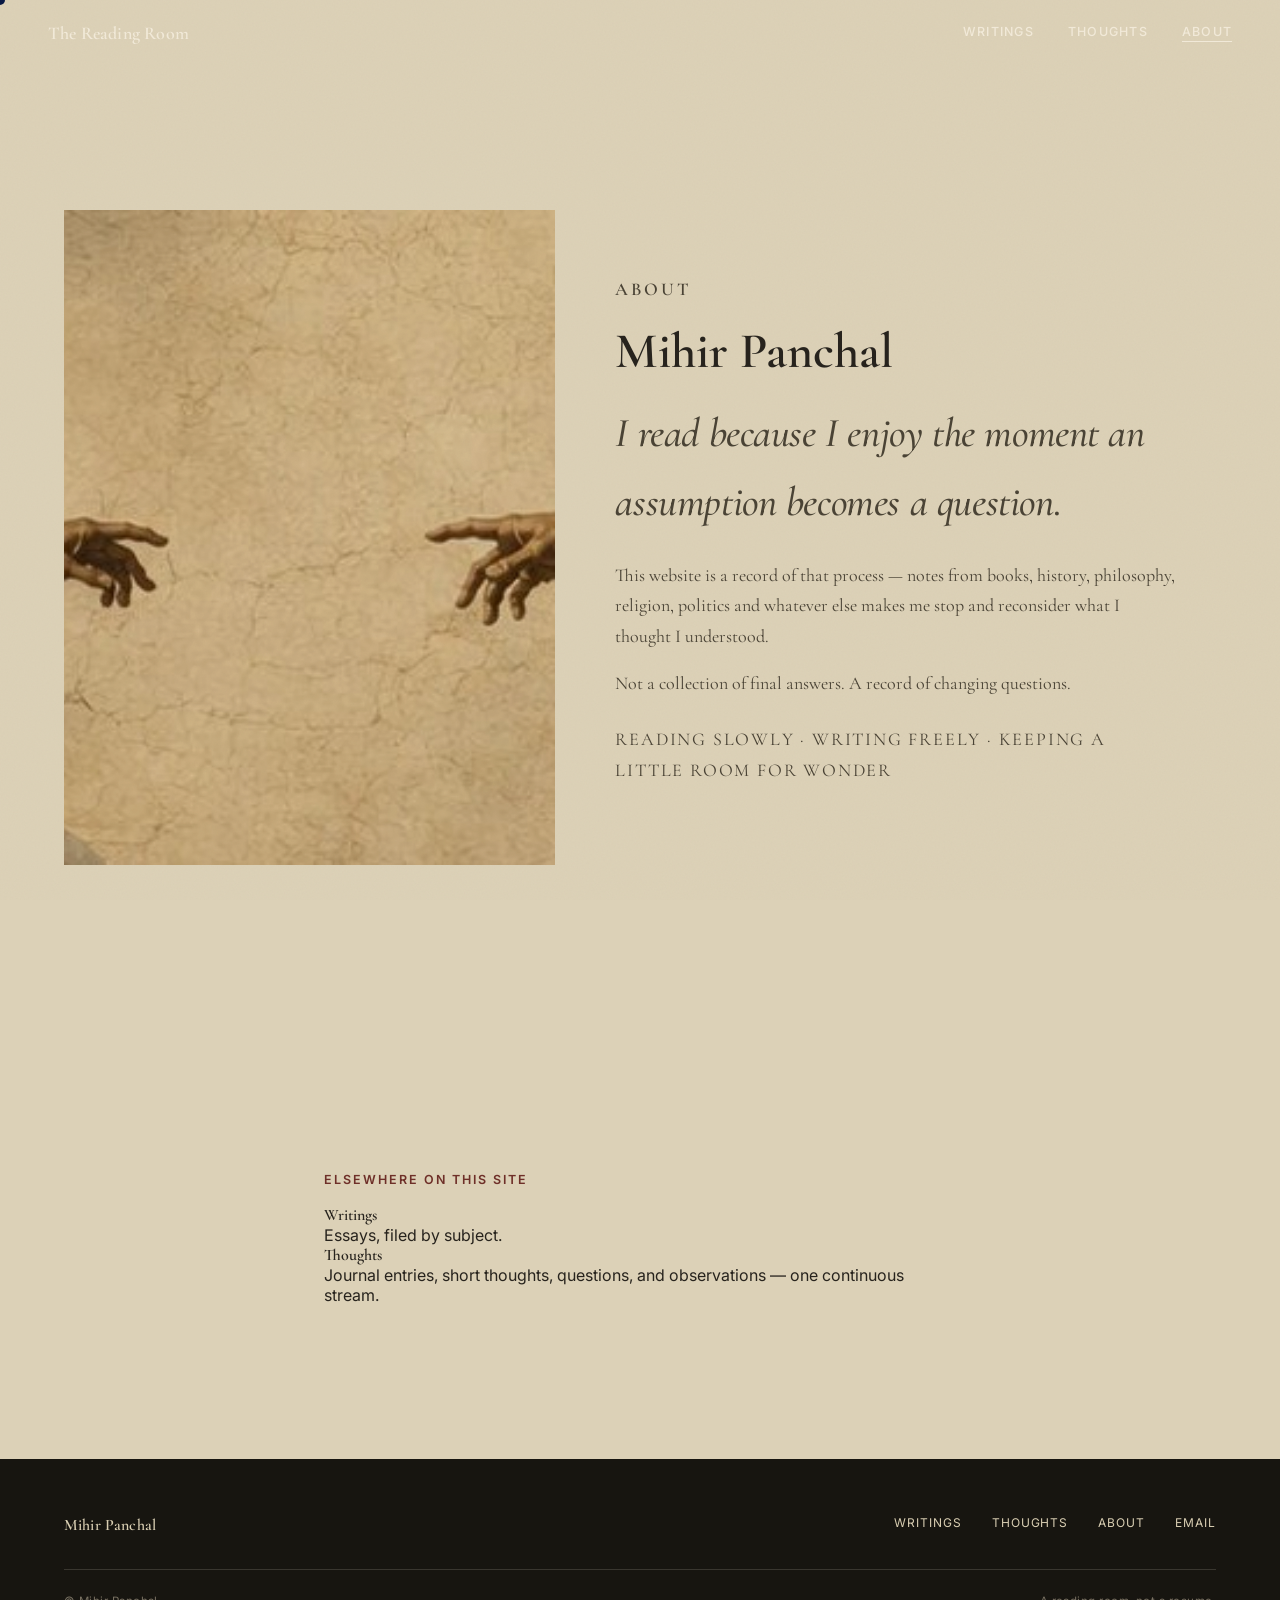
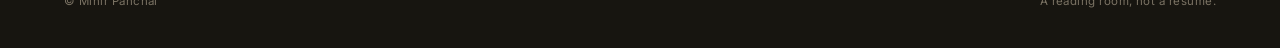
==== about.html @ aaa294be "Add page-transition curtain between pages" ====
<!doctype html>
<html lang="en">
<head>
<meta charset="UTF-8"/>
<meta name="viewport" content="width=device-width, initial-scale=1"/>
<title>About — Mihir Panchal</title>
<meta name="description" content="Why this reading room exists — a note from Mihir Panchal."/>
<link rel="preconnect" href="https://fonts.gstatic.com" crossorigin/>
<link href="https://fonts.googleapis.com/css2?family=Cormorant+Garamond:ital,wght@0,400;0,500;0,600;0,700;1,400;1,500;1,600&family=Inter:wght@400;500;600;700&display=swap" rel="stylesheet"/>
<link rel="stylesheet" href="/renaissance-assets/renaissance.css"/>
</head>
<body>
<div class="pt-overlay" aria-hidden="true"><div class="pt-layer"></div><div class="pt-layer"></div><div class="pt-layer"></div><div class="pt-layer"></div><div class="pt-layer"></div></div>
<noscript><style>.pt-overlay{display:none!important;}</style></noscript>
<div class="grain"></div>

<nav class="nav scrolled">
  <a href="/index.html" class="nav-name">The Reading Room</a>
  <div class="nav-links">
    <a href="/writings.html">Writings</a>
    <a href="/thoughts.html">Thoughts</a>
    <a href="/about.html" class="active">About</a>
  </div>
  <button class="nav-menu-btn" aria-label="Open menu"><span class="bars"><span></span><span></span><span></span></span>Menu</button>
</nav>

<div class="menu-overlay">
  <button class="menu-close" aria-label="Close menu">Close ×</button>
  <div class="menu-art"><img src="/renaissance-assets/img/garden-bust.jpg" alt="Marble bust from the garden painting, used as a decorative detail."/></div>
  <div class="menu-links">
    <a href="/writings.html"><span class="mn">01</span>Writings</a>
    <a href="/thoughts.html"><span class="mn">02</span>Thoughts</a>
    <a href="/about.html"><span class="mn">03</span>About</a>
  </div>
  <div class="menu-foot">Notes from a reading desk — Mihir Panchal</div>
</div>

<section class="section about-sec" style="padding-top:clamp(150px,20vw,210px);">
  <div class="wrap about-grid">
    <div class="about-portrait reveal">
      <img src="/renaissance-assets/img/hero-hands.jpg" alt="A detail crop of two reaching hands from the hero painting, used here as a symbolic image rather than a portrait."/>
    </div>
    <div class="about-copy reveal">
      <p class="eyebrow">ABOUT</p>
      <h1 style="font-family:var(--serif); font-weight:600; font-size:clamp(32px,4vw,50px); margin-bottom:18px; color:var(--ink);">Mihir Panchal</h1>
      <p class="statement">I read because I enjoy the moment an assumption becomes a question.</p>
      <p>This website is a record of that process — notes from books, history, philosophy, religion, politics and whatever else makes me stop and reconsider what I thought I understood.</p>
      <p>Not a collection of final answers. A record of changing questions.</p>
      <p class="about-mark">Reading slowly · Writing freely · Keeping a little room for wonder</p>
    </div>
  </div>
</section>

<section class="section deep">
  <div class="wrap" style="max-width:760px;">
    <p class="eyebrow">ELSEWHERE ON THIS SITE</p>
    <div class="link-row reveal" style="grid-template-columns:1fr;">
      <div><h4><a href="/writings.html">Writings</a></h4><p class="desc">Essays, filed by subject.</p></div>
    </div>
    <div class="link-row reveal" style="grid-template-columns:1fr;">
      <div><h4><a href="/thoughts.html">Thoughts</a></h4><p class="desc">Journal entries, short thoughts, questions, and observations — one continuous stream.</p></div>
    </div>
  </div>
</section>

<footer class="site">
  <div class="wrap">
    <div class="foot-grid">
      <div class="nav-name" style="font-size:16px;">Mihir Panchal</div>
      <div class="foot-links">
        <a href="/writings.html">Writings</a>
        <a href="/thoughts.html">Thoughts</a>
        <a href="/about.html">About</a>
        <a href="mailto:panchalmihir2911@gmail.com">Email</a>
      </div>
    </div>
    <div class="foot-bottom">
      <span>© Mihir Panchal</span>
      <span>A reading room, not a resume.</span>
    </div>
  </div>
</footer>

<script src="/renaissance-assets/main.js"></script>
</body>
</html>
---- renaissance-assets/renaissance.css ----
/* ============================================================
   THINGS WORTH SITTING WITH — Mihir Panchal
   A reading room built around four real Renaissance-style paintings.
   Token system: warm parchment / deep ink / burgundy / olive / gold-leaf,
   sampled from the paintings themselves.
   ============================================================ */

:root{
  --paper:#E8E0D0;
  --paper-deep:#DCD1B7;
  --paper-line: rgba(23,21,16,0.16);
  --dark:#171510;
  --dark-2:#221E17;
  --dark-line: rgba(232,224,208,0.16);
  --ink:#27231D;
  --ink-soft:#4A4335;
  --muted:#7A7263;
  --burgundy:#6E2F28;
  --burgundy-soft:#8C463D;
  --olive:#59604A;
  --gold-leaf:#A9822F;
  --candle:#E3B872;

  /* text-on-dark tokens — consolidates ~10 one-off near-duplicate hexes
     that were scattered across dark sections (hero, Journal dark tone,
     thought modal, footer, article pages) into 3 shared values. */
  --paper-on-dark:#F1E9D8;      /* primary text on a dark background */
  --paper-on-dark-soft:#D9CEB2; /* secondary/soft text on a dark background */
  --muted-on-dark:#B9AF97;      /* muted captions/meta on a dark background */

  /* font-size tokens — a shared scale for labels and small text so new
     components reuse a value instead of inventing another one-off px. */
  --fs-2xs:12px;
  --fs-xs:12.5px;
  --fs-sm:14px;
  --fs-base:16px;
  --fs-md:18px;

  --serif: 'Cormorant Garamond', 'Georgia', serif;
  --sans: 'Inter', -apple-system, BlinkMacSystemFont, sans-serif;

  --ease: cubic-bezier(.16,.84,.44,1);
  --container: 1360px;
}

*{ box-sizing:border-box; }
html{ scroll-behavior:auto; }
html.has-smooth-scroll{ scroll-behavior:auto; }
body{
  margin:0;
  background:var(--paper);
  color:var(--ink);
  font-family:var(--sans);
  -webkit-font-smoothing:antialiased;
  overflow-x:hidden; /* NOTE: don't pair this with overflow-y:hidden here —
    per spec, overflow set on <body> propagates to the viewport/root when
    <html> doesn't declare its own overflow, so overflow-y:hidden on body
    disables scrolling for the ENTIRE page, not just body's own box.
    Learned that the hard way; leave overflow-y alone (default visible). */
}
img{ max-width:100%; display:block; }
a{ color:inherit; text-decoration:none; }
h1,h2,h3,h4{ margin:0; font-family:var(--serif); font-weight:600; }
p{ margin:0; }
button{ font-family:inherit; background:none; border:none; cursor:pointer; color:inherit; }
::selection{ background:var(--burgundy); color:var(--paper); }

/* focus states */
a:focus-visible, button:focus-visible, input:focus-visible{
  outline:2px solid var(--burgundy);
  outline-offset:3px;
}

/* paper grain texture — extremely subtle, applied once as a fixed overlay */
.grain{
  position:fixed; inset:0; z-index:2; pointer-events:none;
  opacity:0.035;
  mix-blend-mode:multiply;
  background-image:url("data:image/svg+xml;utf8,<svg xmlns='http://www.w3.org/2000/svg' width='120' height='120'><filter id='n'><feTurbulence type='fractalNoise' baseFrequency='0.85' numOctaves='2' stitchTiles='stitch'/></filter><rect width='100%25' height='100%25' filter='url(%23n)'/></svg>");
  background-size:180px 180px;
}

.wrap{ max-width:var(--container); margin:0 auto; padding:0 clamp(20px,5vw,64px); }
.section{ position:relative; padding:clamp(90px,12vw,160px) 0; }
.section.dark{ background:var(--dark); color:var(--paper); }
.section.deep{ background:var(--paper-deep); }

.eyebrow{
  font-family:var(--sans); font-size:12.5px; letter-spacing:0.16em; text-transform:uppercase;
  color:var(--burgundy); font-weight:600; margin:0 0 18px;
}
.section.dark .eyebrow{ color:var(--candle); }
.eyebrow .num{ color:var(--muted); font-weight:500; margin-right:10px; }

.hairline{ height:1px; background:var(--paper-line); border:none; margin:0; }
.section.dark .hairline{ background:var(--dark-line); }

/* big editorial statement type */
.statement{
  font-family:var(--serif); font-weight:500; font-style:italic;
  font-size:clamp(40px,7vw,108px); line-height:1.08; letter-spacing:-0.01em;
  max-width:1180px;
}
.statement.tight{ max-width:920px; }

/* ============ NAV ============ */
.nav{
  position:fixed; top:0; left:0; right:0; z-index:60;
  display:flex; align-items:center; justify-content:space-between;
  padding:22px clamp(20px,5vw,48px);
  color:var(--paper-on-dark);
  transition:background .5s var(--ease), backdrop-filter .5s var(--ease), padding .4s var(--ease), border-color .5s var(--ease);
  border-bottom:1px solid transparent;
}
.nav.scrolled{
  background:rgba(232,224,208,0.86);
  -webkit-backdrop-filter:blur(14px) saturate(1.1);
  backdrop-filter:blur(14px) saturate(1.1);
  color:var(--ink);
  padding-top:14px; padding-bottom:14px;
  border-bottom:1px solid var(--paper-line);
}
.nav-name{ font-family:var(--serif); font-weight:600; font-size:18px; letter-spacing:0.01em; }
.nav-links{ display:flex; align-items:center; gap:34px; font-size:12.5px; letter-spacing:0.1em; text-transform:uppercase; font-weight:500; }
.nav-links a{ position:relative; padding-bottom:3px; }
.nav-links a::after{
  content:''; position:absolute; left:0; right:100%; bottom:0; height:1px; background:currentColor;
  transition:right .35s var(--ease);
}
.nav-links a:hover::after, .nav-links a.active::after{ right:0; }
.nav-menu-btn{ font-size:12.5px; letter-spacing:0.1em; text-transform:uppercase; font-weight:600; display:flex; align-items:center; gap:10px; }
.nav-menu-btn .bars{ display:inline-flex; flex-direction:column; gap:4px; }
.nav-menu-btn .bars span{ width:20px; height:1px; background:currentColor; display:block; transition:transform .3s var(--ease), opacity .3s var(--ease); }
body.menu-open .nav-menu-btn .bars span:nth-child(1){ transform:translateY(5px) rotate(45deg); }
body.menu-open .nav-menu-btn .bars span:nth-child(2){ opacity:0; }
body.menu-open .nav-menu-btn .bars span:nth-child(3){ transform:translateY(-5px) rotate(-45deg); }

@media (max-width:760px){
  .nav-links{ display:none; }
}
@media (min-width:761px){
  .nav-menu-btn{ display:none; }
}

/* progress bar (thin, hairline) used on article pages and homepage */
.progress-line{ position:fixed; top:0; left:0; height:2px; background:var(--burgundy); z-index:70; width:0%; transition:width .1s linear; }

/* ============ FULLSCREEN MENU ============ */
.menu-overlay{
  position:fixed; inset:0; z-index:80;
  background:var(--dark); color:var(--paper);
  display:grid; grid-template-columns:1.1fr 1fr;
  visibility:hidden; opacity:0;
  transition:opacity .5s var(--ease), visibility 0s linear .5s;
}
body.menu-open .menu-overlay{ visibility:visible; opacity:1; transition:opacity .5s var(--ease); }
.menu-art{ position:relative; overflow:hidden; }
.menu-art img{ width:100%; height:100%; object-fit:cover; opacity:0.62; filter:sepia(0.15); }
.menu-links{ display:flex; flex-direction:column; justify-content:center; gap:6px; padding:clamp(32px,6vw,90px); }
.menu-links a{
  font-family:var(--serif); font-size:clamp(30px,5vw,58px); font-weight:500; line-height:1.35;
  display:flex; align-items:baseline; gap:18px; opacity:0; transform:translateY(18px);
  transition:opacity .5s var(--ease), transform .5s var(--ease), color .3s;
}
.menu-links a .mn{ font-family:var(--sans); font-size:14px; color:var(--gold-leaf); letter-spacing:0.08em; }
.menu-links a:hover{ color:var(--candle); }
body.menu-open .menu-links a{ opacity:1; transform:translateY(0); }
body.menu-open .menu-links a:nth-child(1){ transition-delay:.12s; }
body.menu-open .menu-links a:nth-child(2){ transition-delay:.19s; }
body.menu-open .menu-links a:nth-child(3){ transition-delay:.26s; }
body.menu-open .menu-links a:nth-child(4){ transition-delay:.33s; }
body.menu-open .menu-links a:nth-child(5){ transition-delay:.40s; }
.menu-close{
  position:absolute; top:24px; right:28px; z-index:2; color:var(--paper);
  font-size:12.5px; letter-spacing:0.1em; text-transform:uppercase;
}
.menu-foot{ position:absolute; bottom:30px; left:clamp(32px,6vw,90px); font-size:12.5px; color:var(--muted); letter-spacing:0.05em; }
@media (max-width:760px){
  .menu-overlay{ grid-template-columns:1fr; }
  .menu-art{ display:none; }
  .menu-links a{ font-size:clamp(26px,9vw,40px); }
}

/* ============ CURSOR ============ */
.cursor-dot{
  position:fixed; top:0; left:0; width:10px; height:10px; border-radius:50%;
  background:var(--candle); pointer-events:none; z-index:90; mix-blend-mode:difference;
  transform:translate(-50%,-50%); transition:width .25s var(--ease), height .25s var(--ease), background .25s var(--ease);
  will-change:transform;
}
.cursor-dot.hover{ width:46px; height:46px; }
.cursor-dot.read::after{
  content:'READ'; position:absolute; inset:0; display:flex; align-items:center; justify-content:center;
  font-family:var(--sans); font-size:9.5px; letter-spacing:0.1em; color:var(--dark); opacity:0;
}
.cursor-dot.read{ background:var(--paper); }
.cursor-dot.read::after{ opacity:1; }
body.touch .cursor-dot{ display:none; }
@media (hover:none), (pointer:coarse){ .cursor-dot{ display:none; } }

/* ============ HERO ============ */
.hero{
  position:relative; min-height:100svh; overflow:hidden;
  display:flex; align-items:center; justify-content:center;
  background:var(--dark);
}
.hero-art{
  position:absolute; inset:0; will-change:transform;
}
.hero-art img{ width:100%; height:100%; object-fit:cover; object-position:50% 42%; transform:scale(1.03); }
.hero-scrim{
  position:absolute; inset:0;
  background:linear-gradient(180deg, rgba(10,9,6,0.42) 0%, rgba(10,9,6,0.08) 30%, rgba(10,9,6,0.08) 62%, rgba(10,9,6,0.5) 100%);
}
.hero-inner{
  position:relative; z-index:2; text-align:center; color:var(--paper-on-dark); padding:96px 20px 24px;
}
.hero-kicker{
  font-family:var(--sans); font-size:12px; letter-spacing:0.04em; font-weight:600; color:var(--candle);
  margin-bottom:30px;
  opacity:0; animation:hero-rise .9s var(--ease) .15s forwards;
}
.hero-statement{
  font-family:var(--serif); font-weight:500; font-size:clamp(60px,9vw,150px); line-height:0.86; letter-spacing:-0.01em;
}
.hero-statement .hw{ display:block; opacity:0; animation:hero-rise .9s var(--ease) forwards; }
.hero-statement .hw:nth-child(1){ animation-delay:.28s; }
.hero-statement .hw:nth-child(2){ animation-delay:.38s; opacity:0.9; }
.hero-statement .hw:nth-child(3){ animation-delay:.48s; }
.hero-statement .hw:nth-child(4){ animation-delay:.58s; font-style:italic; }
.hero-sub{
  margin-top:34px; font-family:var(--sans); font-size:15px; letter-spacing:0.02em; color:var(--paper-on-dark-soft);
  max-width:520px; margin-left:auto; margin-right:auto; line-height:1.6;
  opacity:0; animation:hero-rise .9s var(--ease) .74s forwards;
}
@keyframes hero-rise{ from{ opacity:0; transform:translateY(16px); } to{ opacity:1; transform:translateY(0); } }

.hero-cue{
  position:absolute; left:50%; bottom:38px; transform:translateX(-50%); z-index:2; color:var(--paper-on-dark-soft);
  display:flex; flex-direction:column; align-items:center; gap:10px; font-size:var(--fs-2xs); letter-spacing:0.14em;
  text-transform:uppercase; opacity:0.85; transition:opacity .5s var(--ease);
}
.hero-cue.hide{ opacity:0; }
.hero-cue .stick{ width:1px; height:34px; background:currentColor; opacity:0.5; animation:hero-cue-bob 2.2s ease-in-out infinite; }
@keyframes hero-cue-bob{ 0%,100%{ transform:scaleY(1); transform-origin:top; } 50%{ transform:scaleY(0.7); transform-origin:top; } }

@media (max-width:760px){
  .hero-statement{ font-size:clamp(46px,15vw,72px); line-height:0.92; }
}

.sr-only{
  position:absolute; width:1px; height:1px; padding:0; margin:-1px; overflow:hidden;
  clip:rect(0,0,0,0); white-space:nowrap; border:0;
}

/* ============ THE JOURNAL — vertical, alternating-colour entries ============
   Mobile-first: one column always, image above text. Each entry is a
   full-width band that alternates between the paper and ink tones already
   used everywhere else on the site, so the rhythm of reading down the page
   feels like turning pages in an actual notebook rather than a repeating
   card grid. Rendered straight from thoughts.json — a new /admin entry
   just becomes the next band, oldest styling assumptions (fixed count,
   fixed order) don't exist here. */
.journal-sec{ background:var(--paper); position:relative; }
.journal-head{ padding:clamp(70px,10vw,120px) 0 clamp(36px,5vw,54px); max-width:760px; }
.journal-head h2{ font-size:clamp(30px,4vw,48px); margin-bottom:16px; }
.journal-title{ font-size:clamp(48px,9vw,96px); font-weight:600; letter-spacing:-0.01em; }
.journal-sub{ font-family:var(--serif); font-style:italic; font-size:17px; color:var(--ink-soft); line-height:1.55; max-width:520px; }

.journal-entry{
  border-top:1px solid var(--paper-line);
}
.journal-entry:last-child{ border-bottom:1px solid var(--paper-line); }
.journal-entry.tone-light{ background:var(--paper); color:var(--ink); }
.journal-entry.tone-dark{ background:var(--dark); color:var(--paper); }
.journal-entry.tone-dark .journal-sub-line{ color:var(--paper-on-dark-soft); }
.journal-entry.tone-dark .jd{ color:var(--candle); }
.journal-entry.tone-dark .jread{ color:var(--candle); }

.journal-grid{
  display:grid; grid-template-columns:1fr; gap:22px;
  padding:clamp(30px,5vw,54px) 0;
}
.journal-media{
  width:100%; aspect-ratio:16/10; overflow:hidden; background:#100E0B; border-radius:2px;
}
.journal-media img{ width:100%; height:100%; object-fit:cover; display:block; }
.journal-copy{ max-width:640px; }
.jd{
  font-family:var(--sans); font-size:11px; letter-spacing:0.1em; text-transform:uppercase;
  color:var(--muted); margin-bottom:10px; display:block;
}
.jtitle{
  font-family:var(--serif); font-weight:600; font-size:clamp(22px,3vw,32px); line-height:1.24;
}
.jprev{
  font-family:var(--serif); font-style:italic; font-size:16px; line-height:1.6;
  color:var(--ink-soft); margin-top:14px; max-width:520px;
}
.journal-entry.tone-dark .jprev{ color:var(--paper-on-dark-soft); }
.jread{
  margin-top:8px; display:inline-flex; align-items:center; gap:8px;
  font-family:var(--sans); font-size:13px; letter-spacing:0.02em; font-weight:600;
  color:var(--burgundy);
}
.jread .arrow{ transition:transform .25s var(--ease); }
.journal-entry:hover .jread .arrow{ transform:translateX(5px); }

@media (min-width:700px){
  .journal-grid{ grid-template-columns:0.86fr 1fr; align-items:center; gap:clamp(30px,5vw,64px); }
  .journal-media{ aspect-ratio:4/5; }
  .journal-entry:nth-child(even) .journal-grid{ grid-template-columns:1fr 0.86fr; }
  .journal-entry:nth-child(even) .journal-media{ order:2; }
  .journal-entry:nth-child(even) .journal-copy{ order:1; }
}

/* ============ THE SHELF — simple CSS marquee ============
   Replaces the earlier 3D perspective corridor with a plain two-row,
   opposite-direction marquee: cheap to run, easy to read on a phone, and
   still enough movement to read as "a shelf passing by" rather than a
   static grid. Reduced motion freezes it (handled by the sitewide rule
   at the bottom of this file); a book with no cover just shows its name. */
.marquee-sec{ background:#100E0B; color:var(--paper); padding:clamp(70px,10vw,110px) 0; overflow:hidden; }
.marquee-head{ margin-bottom:clamp(34px,5vw,54px); }
.marquee-head .eyebrow{ color:var(--candle); }
.marquee-head h2{ font-size:clamp(26px,3.4vw,42px); color:var(--paper-on-dark); max-width:640px; }
.marquee-viewport{ display:flex; flex-direction:column; gap:clamp(14px,2vw,22px); }
.marquee-row{ overflow:hidden; -webkit-mask-image:linear-gradient(90deg, transparent 0%, #000 6%, #000 94%, transparent 100%); mask-image:linear-gradient(90deg, transparent 0%, #000 6%, #000 94%, transparent 100%); }
.marquee-track{
  display:flex; align-items:flex-end; gap:clamp(14px,2vw,22px); width:max-content;
  animation:marquee-left 46s linear infinite;
}
.marquee-row-b .marquee-track{ animation-name:marquee-right; animation-duration:52s; }
@keyframes marquee-left{ from{ transform:translateX(0); } to{ transform:translateX(-50%); } }
@keyframes marquee-right{ from{ transform:translateX(-50%); } to{ transform:translateX(0); } }
/* Intentionally no hover-to-pause here — the Shelf keeps scrolling
   continuously no matter where the pointer sits over it. */
.mq-book{ flex:0 0 auto; width:clamp(110px,12vw,150px); transition:transform .25s var(--ease); }
.mq-cover{
  width:100%; aspect-ratio:2/3; overflow:hidden; background:#1B1712; border-radius:2px;
  box-shadow:0 14px 30px rgba(0,0,0,0.4);
  transition:box-shadow .25s var(--ease);
}
.mq-cover img{ width:100%; height:100%; object-fit:cover; display:block; }
.mq-book:hover{ transform:translateY(-6px); }
.mq-book:hover .mq-cover{ box-shadow:0 22px 40px rgba(0,0,0,0.55); }
.mq-name{
  margin-top:9px; font-family:var(--serif); font-style:italic; font-size:12.5px; line-height:1.35;
  color:var(--muted-on-dark);
}
@media (max-width:760px){
  .mq-book{ width:clamp(92px,26vw,120px); }
}

/* ============ ABOUT ============ */
.about-sec{ background:var(--paper-deep); }
.about-grid{ display:grid; grid-template-columns:0.9fr 1.1fr; gap:60px; align-items:center; }
.about-portrait{
  aspect-ratio:3/4; overflow:hidden; background:var(--dark);
  display:flex; align-items:center; justify-content:center;
}
.about-portrait img{ width:100%; height:100%; object-fit:cover; opacity:0.9; }
.about-copy .statement{ font-size:clamp(28px,3.2vw,42px); margin-bottom:22px; }
.about-copy p{ font-family:var(--serif); font-size:18px; line-height:1.7; color:var(--ink-soft); max-width:560px; margin-bottom:16px; }
.about-mark{ margin-top:26px; font-family:var(--sans); font-size:11px; letter-spacing:0.1em; text-transform:uppercase; color:var(--burgundy); }
@media (max-width:860px){ .about-grid{ grid-template-columns:1fr; } .about-portrait{ max-width:280px; } }

/* One fixed tile template used by the /thoughts.html archive grid (the
   homepage now shows Thoughts as the vertical Journal above, not tiles) —
   image on top, near-black title plate below. No per-entry layout choice
   exists; the explanation lives in the shared modal, not the tile. */
.thought-tile{
  position:relative; border-radius:3px; overflow:hidden; cursor:pointer;
  display:flex; flex-direction:column; background:#100E0B;
}
.thought-tile .ttmedia{ flex:0 0 68%; overflow:hidden; background:#100E0B; }
.thought-tile .ttimg{ width:100%; height:100%; object-fit:cover; display:block; }
.thought-tile .ttbody{
  flex:1; display:flex; align-items:center; justify-content:center;
  padding:clamp(18px,2.2vw,30px); text-align:center;
}
.thought-tile .tttitle{
  font-family:var(--serif); font-weight:600; color:var(--paper-on-dark); line-height:1.22;
  font-size:clamp(18px,1.8vw,22px); letter-spacing:-0.01em;
}
.thought-tile:hover .tttitle, .thought-tile:focus-visible .tttitle{ color:var(--candle); }

/* ============ THOUGHT MODAL — only the title and description are visible;
   the entry's image becomes a blurred, darkened backdrop behind that same
   text panel rather than a separate picture — one box, not two. ============ */
.thought-modal{
  position:fixed; inset:0; z-index:120; overflow-y:auto;
  padding:clamp(20px,4vw,48px); background:rgba(10,9,7,0.88); -webkit-backdrop-filter:blur(6px); backdrop-filter:blur(6px);
  opacity:0; visibility:hidden; transition:opacity .35s var(--ease), visibility 0s linear .35s;
}
.thought-modal.open{ opacity:1; visibility:visible; transition:opacity .35s var(--ease); }
/* Card sizes to its own content (no internal scroll/clip) so the blurred
   backdrop image below always covers the full card, however long the
   description runs — the outer .thought-modal scrolls instead when a
   longer entry doesn't fit the viewport. The bg/scrim/body are stacked via
   CSS Grid (all three sharing grid-area 1/1) rather than position:absolute
   — a percentage-height absolutely-positioned image can't reliably fill an
   auto-height parent (the parent's height depends on content, so the
   percentage has nothing definite to resolve against, and the image quietly
   stops partway down on longer entries); a shared grid cell has no such
   ambiguity; every layer is stretched to match the tallest one (body). */
.thought-modal-card{
  position:relative; width:min(720px,92vw); margin:auto;
  background:#100E0B; border-radius:6px; overflow:hidden; isolation:isolate;
  display:grid;
  transform:translateY(16px); transition:transform .35s var(--ease);
}
.thought-modal.open .thought-modal-card{ transform:translateY(0); }
.thought-modal-bg{
  grid-area:1/1; width:100%; height:100%; object-fit:cover; display:block;
  filter:blur(38px) brightness(0.5) saturate(1.15); transform:scale(1.25); z-index:0;
}
.thought-modal-scrim{
  grid-area:1/1; z-index:1;
  background:linear-gradient(165deg, rgba(9,8,6,0.72) 0%, rgba(9,8,6,0.88) 100%);
}
.thought-modal-body{ grid-area:1/1; z-index:2; padding:clamp(40px,7vw,68px); min-height:340px; display:flex; flex-direction:column; justify-content:center; }
.thought-modal-title{ font-family:var(--serif); font-weight:600; color:var(--paper-on-dark); line-height:1.18; font-size:clamp(26px,2.6vw,36px); margin-bottom:20px; }
.thought-modal-expl{ font-family:var(--serif); font-size:17px; line-height:1.75; color:var(--paper-on-dark-soft); }
.thought-modal-expl p{ margin:0 0 20px; }
.thought-modal-expl p:last-child{ margin-bottom:0; }
.thought-modal-expl h4{
  font-family:var(--serif); font-weight:600; color:var(--paper-on-dark); font-size:19px;
  margin:28px 0 12px;
}
.thought-modal-expl h4:first-child{ margin-top:0; }
.thought-modal-expl .article-table-wrap{ overflow-x:auto; margin:18px 0 24px; }
.thought-modal-expl table{ width:100%; border-collapse:collapse; font-family:var(--sans); font-size:12.5px; min-width:480px; }
.thought-modal-expl th{ text-align:left; padding:8px 12px; border-bottom:2px solid rgba(246,241,228,0.3); font-size:10px; letter-spacing:0.06em; text-transform:uppercase; color:var(--muted-on-dark); }
.thought-modal-expl td{ padding:8px 12px; border-bottom:1px solid rgba(246,241,228,0.14); color:var(--paper-on-dark-soft); }
.thought-modal-close{
  position:absolute; top:16px; right:16px; z-index:3; width:38px; height:38px; border-radius:50%;
  background:rgba(16,14,11,0.7); color:var(--paper-on-dark); display:flex; align-items:center; justify-content:center;
  font-size:18px; line-height:1;
}
@media (max-width:700px){
  .thought-modal-body{ padding:32px 22px; min-height:280px; }
  .thought-modal-expl table{ min-width:420px; }
}

/* ============ THOUGHTS ARCHIVE — the same six tiles, laid out to browse ============ */
.thought-archive{
  display:grid; grid-template-columns:repeat(auto-fill,minmax(200px,1fr)); gap:clamp(18px,2.4vw,32px);
}
.thought-archive .thought-tile{ width:100%; aspect-ratio:9/16; }
@media (max-width:560px){
  .thought-archive{ grid-template-columns:repeat(2,1fr); }
}

/* ============ FOOTER ============ */
footer.site{ background:var(--dark); color:var(--paper-on-dark-soft); padding:56px 0 40px; }
.foot-grid{ display:flex; flex-wrap:wrap; justify-content:space-between; gap:30px; padding-bottom:34px; border-bottom:1px solid var(--dark-line); }
.foot-links{ display:flex; gap:30px; flex-wrap:wrap; font-size:12px; letter-spacing:0.08em; text-transform:uppercase; }
.foot-links a:hover{ color:var(--candle); }
.foot-bottom{ display:flex; justify-content:space-between; flex-wrap:wrap; gap:12px; padding-top:24px; font-size:11.5px; color:var(--muted); letter-spacing:0.04em; }

/* ============ generic reveal-on-scroll ============ */
.reveal{ opacity:0; transform:translateY(26px); transition:opacity .9s var(--ease), transform .9s var(--ease); }
.reveal.in-view{ opacity:1; transform:translateY(0); }

/* ============ page-transition curtain ============
   A shared cross-page transition for a plain multi-page site (no client-side
   router): every page loads hidden behind five stacked panels, which stagger
   open on load to reveal it — see main.js. Clicking an internal link reverses
   the same stagger to re-cover the page, then the real navigation happens
   once it's fully covered. Pure CSS clip-path + transition-delay, no
   animation library. The noscript rule next to the markup keeps pages
   working with JS off; the reduced-motion override below removes it
   entirely for anyone who's asked for less motion. */
.pt-overlay{ position:fixed; inset:0; z-index:200; pointer-events:none; }
.pt-layer{
  position:absolute; inset:0;
  clip-path:polygon(0% 0%,100% 0%,100% 100%,0% 100%);
  transition:clip-path .5s var(--ease);
}
.pt-layer:nth-child(1){ background:var(--dark); transition-delay:0s; }
.pt-layer:nth-child(2){ background:var(--ink); transition-delay:.05s; }
.pt-layer:nth-child(3){ background:var(--burgundy); transition-delay:.1s; }
.pt-layer:nth-child(4){ background:var(--ink); transition-delay:.15s; }
.pt-layer:nth-child(5){ background:var(--dark); transition-delay:.2s; }
.pt-overlay.pt-open .pt-layer{ clip-path:polygon(0% 0%,100% 0%,100% 0%,0% 0%); }

/* ============ page hero (sub-pages) ============ */
.page-hero{ position:relative; padding:clamp(150px,20vw,220px) 0 clamp(60px,8vw,90px); background:var(--paper-deep); overflow:hidden; }
.page-hero h1{ font-size:clamp(42px,7vw,88px); max-width:900px; }
.page-hero .sub{ font-family:var(--serif); font-style:italic; font-size:19px; color:var(--ink-soft); margin-top:18px; max-width:520px; }

/* ============ filters (writings archive) ============ */
.filters{ display:flex; gap:10px; flex-wrap:wrap; margin:36px 0 10px; }
.filter-btn{
  font-family:var(--sans); font-size:11.5px; letter-spacing:0.09em; text-transform:uppercase; font-weight:600;
  padding:9px 16px; border:1px solid var(--paper-line); color:var(--ink-soft);
  transition:background .3s, color .3s, border-color .3s;
}
.filter-btn:hover{ border-color:var(--burgundy); color:var(--burgundy); }
.filter-btn.active{ background:var(--ink); color:var(--paper); border-color:var(--ink); }

.archive-row{
  display:grid; grid-template-columns:70px 1fr auto auto; gap:20px; align-items:baseline;
  padding:26px 0; border-top:1px solid var(--paper-line); transition:opacity .3s, transform .3s;
}
.archive-list .archive-row:last-child{ border-bottom:1px solid var(--paper-line); }
.archive-row .an{ font-family:var(--serif); font-style:italic; color:var(--burgundy); font-size:16px; }
.archive-row .at{ font-family:var(--serif); font-size:clamp(19px,2vw,25px); transition:transform .3s var(--ease); }
.archive-row .acat{ font-family:var(--sans); font-size:11px; letter-spacing:0.08em; text-transform:uppercase; color:var(--muted); }
.archive-row .amin{ font-family:var(--sans); font-size:11px; letter-spacing:0.08em; text-transform:uppercase; color:var(--muted); }
.archive-row:hover .at{ transform:translateX(8px); color:var(--burgundy); }
.archive-row.hide{ display:none; }
@media (max-width:680px){
  .archive-row{ grid-template-columns:30px 1fr; }
  .archive-row .acat, .archive-row .amin{ display:none; }
}

/* ============ article page ============ */
.article-hero{ position:relative; padding:clamp(150px,18vw,210px) 0 60px; background:var(--dark); color:var(--paper); overflow:hidden; }
.article-hero-art{ position:absolute; inset:0; }
.article-hero-art img{ width:100%; height:100%; object-fit:cover; opacity:0.34; }
.article-hero-art::after{ content:''; position:absolute; inset:0; background:linear-gradient(180deg, rgba(10,9,6,0.5), rgba(10,9,6,0.9)); }
.article-hero-inner{ position:relative; z-index:2; max-width:760px; }
.article-hero .eyebrow{ color:var(--candle); }
.article-hero h1{ font-size:clamp(34px,5.4vw,58px); color:var(--paper-on-dark); }
.article-hero .desc{ font-family:var(--serif); font-style:italic; font-size:19px; color:var(--paper-on-dark-soft); margin-top:18px; line-height:1.55; }
.article-hero .ameta{ margin-top:24px; font-family:var(--sans); font-size:11.5px; letter-spacing:0.08em; text-transform:uppercase; color:var(--muted-on-dark); display:flex; gap:18px; flex-wrap:wrap; }

.article-body{ max-width:720px; margin:0 auto; padding:clamp(60px,8vw,90px) clamp(20px,5vw,0px) 40px; }
.article-body p{
  font-family:var(--serif); font-size:clamp(18px,1.9vw,21px); line-height:1.78; color:var(--ink-soft); margin-bottom:26px;
}
.article-body h3{ font-size:clamp(24px,2.6vw,30px); margin:44px 0 18px; color:var(--ink); }
.article-body p.dropcap:first-letter{
  font-family:var(--serif); font-size:76px; font-weight:600; float:left; line-height:0.78; padding-right:12px; padding-top:8px; color:var(--burgundy);
}
.pull-quote{
  font-family:var(--serif); font-style:italic; font-size:clamp(26px,3.4vw,38px); line-height:1.35;
  color:var(--ink); border-top:1px solid var(--paper-line); border-bottom:1px solid var(--paper-line);
  padding:34px 0; margin:44px 0; max-width:640px;
}
.article-table-wrap{ overflow-x:auto; margin:34px 0; }
table.jtable{ width:100%; border-collapse:collapse; font-family:var(--sans); font-size:13.5px; min-width:560px; }
table.jtable th{ text-align:left; padding:10px 14px; border-bottom:2px solid var(--ink); font-size:10.5px; letter-spacing:0.06em; text-transform:uppercase; color:var(--muted); }
table.jtable td{ padding:10px 14px; border-bottom:1px solid var(--paper-line); color:var(--ink-soft); }
table.jtable tr:hover td{ background:rgba(110,47,40,0.05); }

.article-foot{ max-width:720px; margin:60px auto 0; padding-top:30px; border-top:1px solid var(--paper-line); display:flex; justify-content:space-between; flex-wrap:wrap; gap:16px; }
.article-foot a{ font-size:12px; letter-spacing:0.08em; text-transform:uppercase; color:var(--burgundy); }

/* margin note style */
.margin-note{ font-family:var(--sans); font-size:12.5px; color:var(--muted); font-style:normal; border-left:2px solid var(--gold-leaf); padding-left:14px; margin:30px 0; max-width:520px; }

/* reduced motion */
@media (prefers-reduced-motion: reduce){
  *{ animation-duration:0.001ms !important; animation-iteration-count:1 !important; transition-duration:0.15s !important; scroll-behavior:auto !important; }
  .reveal{ opacity:1; transform:none; }
  .pt-overlay{ display:none !important; }
}

/* mobile base adjustments */
@media (max-width:760px){
  .section{ padding:64px 0; }
  .article-hero{ padding-top:130px; }
}
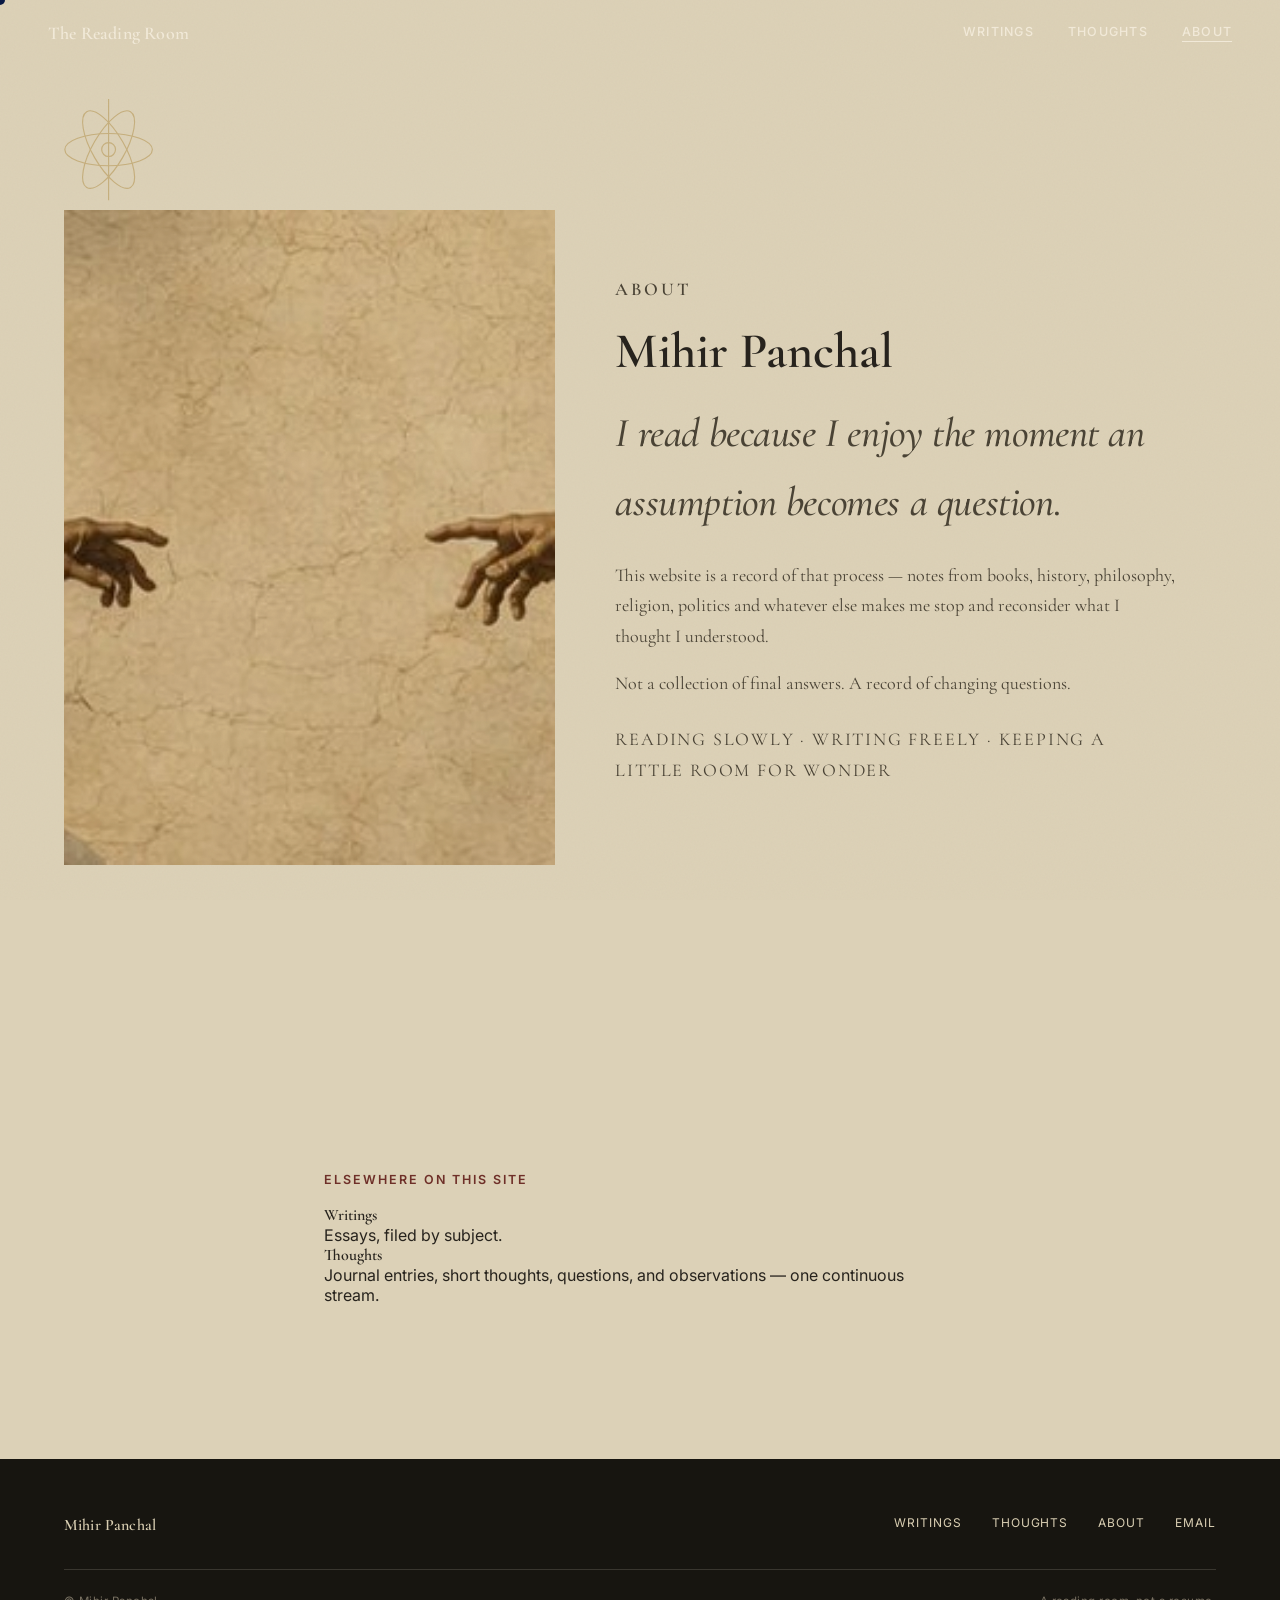
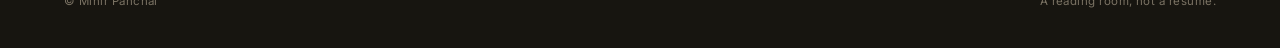
==== commit daecb694: "Add floating armillary-sphere ornaments across the site, exempt from Reduce Motion" ====
--- a/about.html
+++ b/about.html
@@ -10,8 +10,6 @@
 <link rel="stylesheet" href="/renaissance-assets/renaissance.css"/>
 </head>
 <body>
-<div class="pt-overlay" aria-hidden="true"><div class="pt-layer"></div><div class="pt-layer"></div><div class="pt-layer"></div><div class="pt-layer"></div><div class="pt-layer"></div></div>
-<noscript><style>.pt-overlay{display:none!important;}</style></noscript>
 <div class="grain"></div>
 
 <nav class="nav scrolled">
@@ -36,6 +34,7 @@
 </div>
 
 <section class="section about-sec" style="padding-top:clamp(150px,20vw,210px);">
+  <svg class="orn-float orn-reveal orn-about orn-a" viewBox="0 0 100 100" aria-hidden="true" focusable="false"><g fill="none" stroke="var(--gold-leaf)" stroke-width="1"><ellipse cx="50" cy="50" rx="38" ry="14"/><ellipse cx="50" cy="50" rx="38" ry="14" transform="rotate(60 50 50)"/><ellipse cx="50" cy="50" rx="38" ry="14" transform="rotate(120 50 50)"/><circle cx="50" cy="50" r="6"/><line x1="50" y1="6" x2="50" y2="94"/></g></svg>
   <div class="wrap about-grid">
     <div class="about-portrait reveal">
       <img src="/renaissance-assets/img/hero-hands.jpg" alt="A detail crop of two reaching hands from the hero painting, used here as a symbolic image rather than a portrait."/>
--- a/renaissance-assets/renaissance.css
+++ b/renaissance-assets/renaissance.css
@@ -284,7 +284,7 @@
 .journal-media{
   width:100%; aspect-ratio:16/10; overflow:hidden; background:#100E0B; border-radius:2px;
 }
-.journal-media img{ width:100%; height:100%; object-fit:cover; display:block; }
+.journal-media img{ width:100%; height:100%; object-fit:cover; display:block; will-change:transform; }
 .journal-copy{ max-width:640px; }
 .jd{
   font-family:var(--sans); font-size:11px; letter-spacing:0.1em; text-transform:uppercase;
@@ -318,8 +318,11 @@
    Replaces the earlier 3D perspective corridor with a plain two-row,
    opposite-direction marquee: cheap to run, easy to read on a phone, and
    still enough movement to read as "a shelf passing by" rather than a
-   static grid. Reduced motion freezes it (handled by the sitewide rule
-   at the bottom of this file); a book with no cover just shows its name. */
+   static grid. Deliberately ignores prefers-reduced-motion (see the
+   restoration rule in the reduced-motion block near the bottom of this
+   file) — continuous scrolling is the whole point of this section, not a
+   decorative aside, so it keeps moving on every device, iOS included, even
+   with Reduce Motion on. A book with no cover just shows its name. */
 .marquee-sec{ background:#100E0B; color:var(--paper); padding:clamp(70px,10vw,110px) 0; overflow:hidden; }
 .marquee-head{ margin-bottom:clamp(34px,5vw,54px); }
 .marquee-head .eyebrow{ color:var(--candle); }
@@ -463,27 +466,43 @@
 .reveal{ opacity:0; transform:translateY(26px); transition:opacity .9s var(--ease), transform .9s var(--ease); }
 .reveal.in-view{ opacity:1; transform:translateY(0); }
 
-/* ============ page-transition curtain ============
-   A shared cross-page transition for a plain multi-page site (no client-side
-   router): every page loads hidden behind five stacked panels, which stagger
-   open on load to reveal it — see main.js. Clicking an internal link reverses
-   the same stagger to re-cover the page, then the real navigation happens
-   once it's fully covered. Pure CSS clip-path + transition-delay, no
-   animation library. The noscript rule next to the markup keeps pages
-   working with JS off; the reduced-motion override below removes it
-   entirely for anyone who's asked for less motion. */
-.pt-overlay{ position:fixed; inset:0; z-index:200; pointer-events:none; }
-.pt-layer{
-  position:absolute; inset:0;
-  clip-path:polygon(0% 0%,100% 0%,100% 100%,0% 100%);
-  transition:clip-path .5s var(--ease);
-}
-.pt-layer:nth-child(1){ background:var(--dark); transition-delay:0s; }
-.pt-layer:nth-child(2){ background:var(--ink); transition-delay:.05s; }
-.pt-layer:nth-child(3){ background:var(--burgundy); transition-delay:.1s; }
-.pt-layer:nth-child(4){ background:var(--ink); transition-delay:.15s; }
-.pt-layer:nth-child(5){ background:var(--dark); transition-delay:.2s; }
-.pt-overlay.pt-open .pt-layer{ clip-path:polygon(0% 0%,100% 0%,100% 0%,0% 0%); }
+/* ============ floating ornaments — armillary-sphere motif ============
+   A small recurring line-art sketch of an armillary sphere (the instrument
+   already visible in the hero painting), used sparingly across the site as
+   a quiet decorative thread rather than scattered mixed shapes. Two
+   behaviours, kept deliberately separate so they don't fight each other on
+   the same `transform` property: .orn-float is a continuous ambient drift
+   (its own CSS animation, running always), .orn-reveal is a one-shot
+   scroll-triggered fade-in (a transition, toggled by main.js the same way
+   as .reveal). Both are deliberately exempt from prefers-reduced-motion —
+   see the restoration rules in the reduced-motion block below — because
+   continuous motion and its reveal are the entire point of a "floating"
+   ornament; flattening it to a static, instantly-visible sketch would just
+   be a different feature wearing the same name. Purely decorative:
+   aria-hidden, no pointer events, never covers or crowds real content. */
+.orn-float{
+  position:absolute; z-index:1; pointer-events:none;
+  width:clamp(64px,9vw,120px); height:auto;
+  animation:orn-drift 11s ease-in-out infinite;
+}
+.orn-float.orn-b{ animation-duration:14s; animation-delay:-4s; }
+.orn-float.orn-c{ animation-duration:9s; animation-delay:-2s; }
+@keyframes orn-drift{
+  0%,100%{ transform:translateY(0) rotate(0deg); }
+  50%{ transform:translateY(-16px) rotate(5deg); }
+}
+.orn-reveal{ opacity:0; transition:opacity 1.2s var(--ease); }
+.orn-reveal.in-view{ opacity:.42; }
+.orn-hero{ top:16%; right:5%; }
+.orn-journal{ top:6%; right:4%; }
+.orn-about{ top:9%; left:4%; }
+.orn-pagehero{ top:22%; right:6%; }
+.orn-articlehero{ top:24%; right:6%; }
+@media (max-width:640px){
+  /* Purely decorative and easy to crowd a narrow layout, so it steps aside
+     on small phones rather than being shrunk to near-illegibility. */
+  .orn-float{ display:none; }
+}
 
 /* ============ page hero (sub-pages) ============ */
 .page-hero{ position:relative; padding:clamp(150px,20vw,220px) 0 clamp(60px,8vw,90px); background:var(--paper-deep); overflow:hidden; }
@@ -556,7 +575,21 @@
 @media (prefers-reduced-motion: reduce){
   *{ animation-duration:0.001ms !important; animation-iteration-count:1 !important; transition-duration:0.15s !important; scroll-behavior:auto !important; }
   .reveal{ opacity:1; transform:none; }
-  .pt-overlay{ display:none !important; }
+  /* The Shelf marquee deliberately ignores Reduce Motion: the generic rule
+     above (near-zero duration + iteration-count:1) would otherwise make its
+     infinite scroll jump straight to its end position and sit there — on
+     an iPhone with Reduce Motion on, that reads as "the Shelf is broken",
+     a stuck, half-cut-off row. Restoring its real animation here instead
+     keeps it scrolling normally everywhere, iOS included, regardless of
+     the OS-level setting. */
+  .marquee-track{ animation:marquee-left 46s linear infinite !important; }
+  .marquee-row-b .marquee-track{ animation-name:marquee-right !important; animation-duration:52s !important; }
+  /* The floating armillary-sphere ornaments get the same exemption, for the
+     same reason: a static, instantly-visible sketch isn't this feature. */
+  .orn-float{ animation-duration:11s !important; animation-iteration-count:infinite !important; }
+  .orn-float.orn-b{ animation-duration:14s !important; }
+  .orn-float.orn-c{ animation-duration:9s !important; }
+  .orn-reveal{ transition-duration:1.2s !important; }
 }
 
 /* mobile base adjustments */
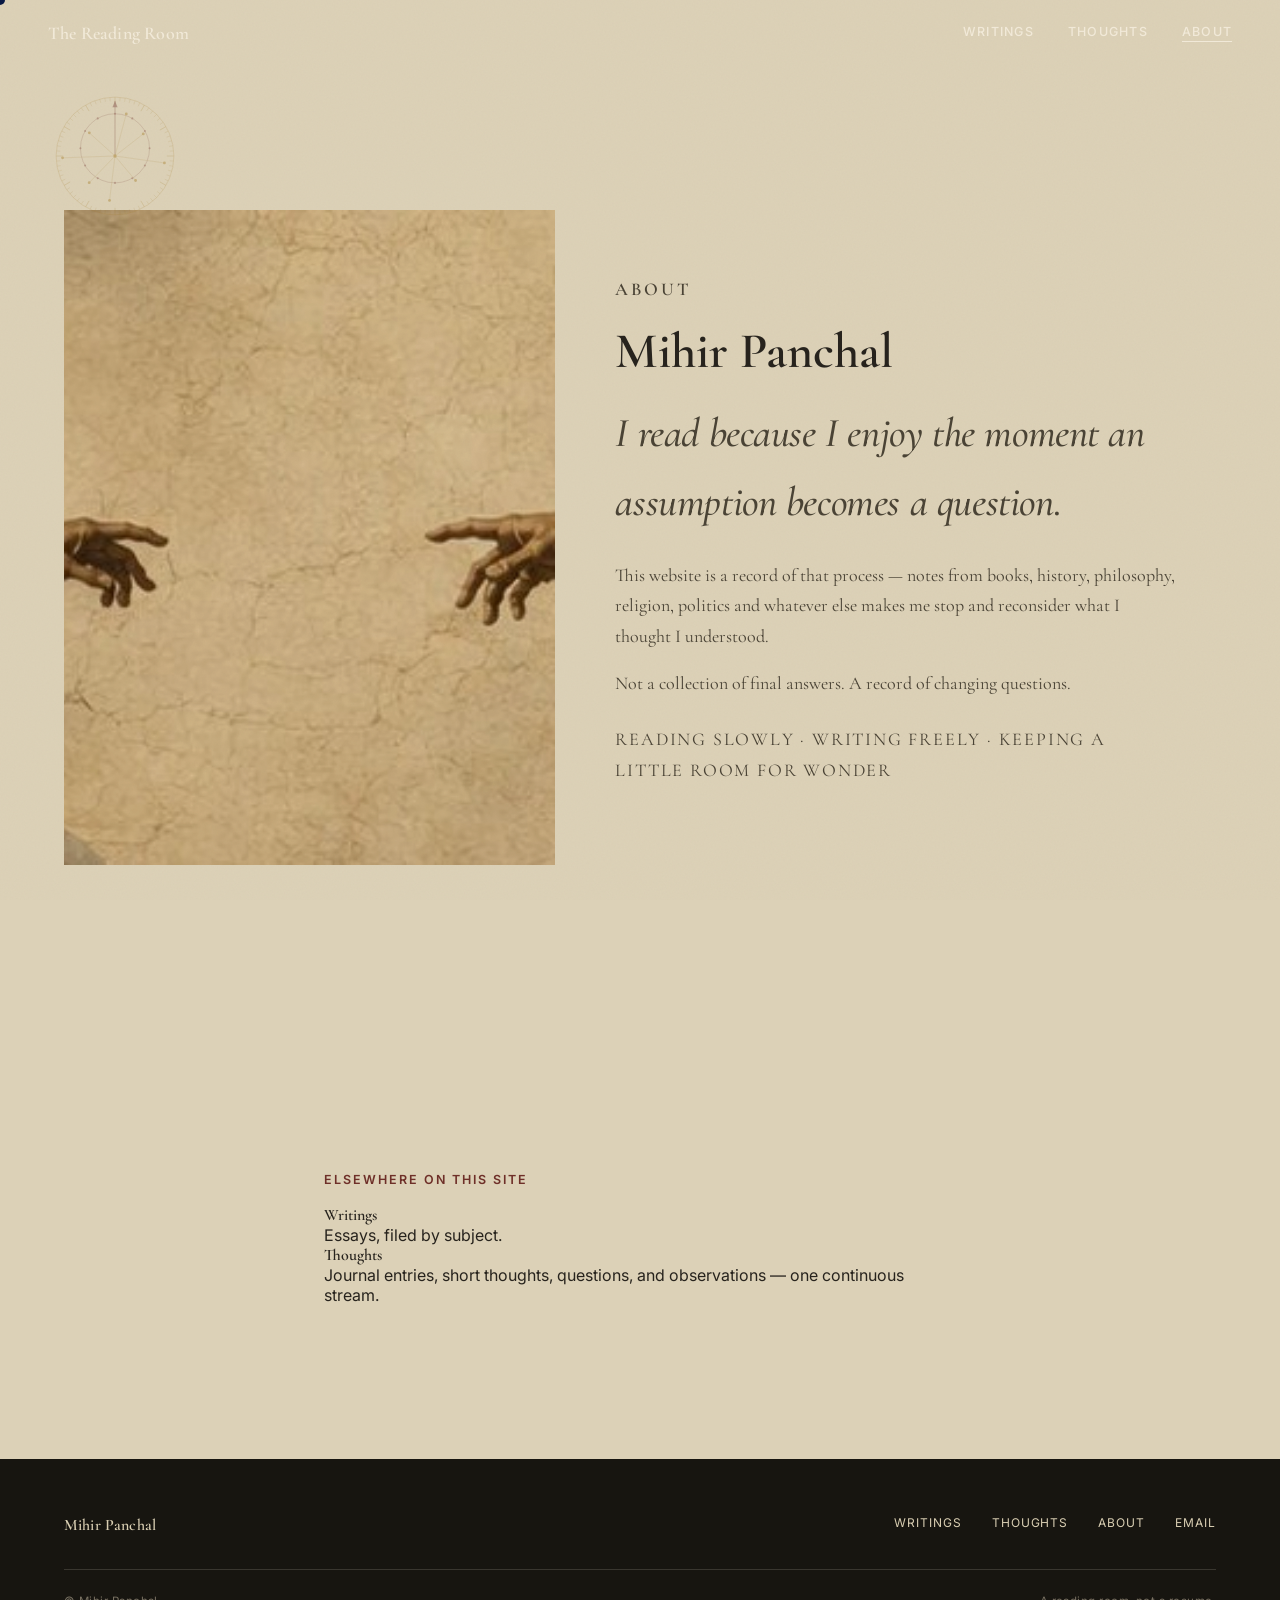
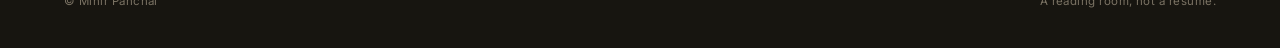
==== commit 686a004f: "svg" ====
--- a/about.html
+++ b/about.html
@@ -34,7 +34,7 @@
 </div>
 
 <section class="section about-sec" style="padding-top:clamp(150px,20vw,210px);">
-  <svg class="orn-float orn-reveal orn-about orn-a" viewBox="0 0 100 100" aria-hidden="true" focusable="false"><g fill="none" stroke="var(--gold-leaf)" stroke-width="1"><ellipse cx="50" cy="50" rx="38" ry="14"/><ellipse cx="50" cy="50" rx="38" ry="14" transform="rotate(60 50 50)"/><ellipse cx="50" cy="50" rx="38" ry="14" transform="rotate(120 50 50)"/><circle cx="50" cy="50" r="6"/><line x1="50" y1="6" x2="50" y2="94"/></g></svg>
+  <svg class="orn-float orn-reveal orn-about orn-a" viewBox="0 0 200 200" aria-hidden="true" focusable="false" data-orn></svg>
   <div class="wrap about-grid">
     <div class="about-portrait reveal">
       <img src="/renaissance-assets/img/hero-hands.jpg" alt="A detail crop of two reaching hands from the hero painting, used here as a symbolic image rather than a portrait."/>
--- a/renaissance-assets/renaissance.css
+++ b/renaissance-assets/renaissance.css
@@ -466,23 +466,29 @@
 .reveal{ opacity:0; transform:translateY(26px); transition:opacity .9s var(--ease), transform .9s var(--ease); }
 .reveal.in-view{ opacity:1; transform:translateY(0); }
 
-/* ============ floating ornaments — armillary-sphere motif ============
-   A small recurring line-art sketch of an armillary sphere (the instrument
-   already visible in the hero painting), used sparingly across the site as
-   a quiet decorative thread rather than scattered mixed shapes. Two
-   behaviours, kept deliberately separate so they don't fight each other on
-   the same `transform` property: .orn-float is a continuous ambient drift
-   (its own CSS animation, running always), .orn-reveal is a one-shot
-   scroll-triggered fade-in (a transition, toggled by main.js the same way
-   as .reveal). Both are deliberately exempt from prefers-reduced-motion —
-   see the restoration rules in the reduced-motion block below — because
-   continuous motion and its reveal are the entire point of a "floating"
-   ornament; flattening it to a static, instantly-visible sketch would just
-   be a different feature wearing the same name. Purely decorative:
-   aria-hidden, no pointer events, never covers or crowds real content. */
+/* ============ floating ornaments — generative astrolabe rete ============
+   A recurring instrument sketch, generated in JS the same way a mandala
+   generator works — primitive SVG shapes built and rotated into rings by
+   code, not hand-typed paths (see buildAstrolabe() in main.js) — but
+   deliberately NOT a mandala: a real astrolabe's rete (the pierced star
+   disc) is asymmetric, a handful of pointers at irregular hand-picked
+   angles and lengths reaching toward named stars, not an evenly-repeated
+   pattern. Three behaviours layered on the one element: .orn-float is a
+   continuous ambient drift of the whole instrument (its own animation,
+   always running), .orn-reveal is a one-shot scroll-triggered fade-in (a
+   transition, toggled by main.js the same way as .reveal), and .orn-rete
+   (an inner <g>, built by JS) is the star-disc's own slow, independent
+   full rotation inside the fixed, ticked outer rim — echoing how the real
+   instrument moves. All three are deliberately exempt from
+   prefers-reduced-motion — see the restoration rules in the reduced-motion
+   block below — because continuous motion and its reveal are the entire
+   point of a "floating" ornament; flattening it to a static, instantly-
+   visible sketch would just be a different feature wearing the same name.
+   Purely decorative: aria-hidden, no pointer events, never covers or
+   crowds real content. */
 .orn-float{
   position:absolute; z-index:1; pointer-events:none;
-  width:clamp(64px,9vw,120px); height:auto;
+  width:clamp(76px,10vw,132px); height:auto;
   animation:orn-drift 11s ease-in-out infinite;
 }
 .orn-float.orn-b{ animation-duration:14s; animation-delay:-4s; }
@@ -492,7 +498,12 @@
   50%{ transform:translateY(-16px) rotate(5deg); }
 }
 .orn-reveal{ opacity:0; transition:opacity 1.2s var(--ease); }
-.orn-reveal.in-view{ opacity:.42; }
+.orn-reveal.in-view{ opacity:.5; }
+.orn-rete{
+  transform-box:fill-box; transform-origin:50% 50%;
+  animation:orn-spin 90s linear infinite;
+}
+@keyframes orn-spin{ from{ transform:rotate(0deg); } to{ transform:rotate(360deg); } }
 .orn-hero{ top:16%; right:5%; }
 .orn-journal{ top:6%; right:4%; }
 .orn-about{ top:9%; left:4%; }
@@ -584,12 +595,13 @@
      the OS-level setting. */
   .marquee-track{ animation:marquee-left 46s linear infinite !important; }
   .marquee-row-b .marquee-track{ animation-name:marquee-right !important; animation-duration:52s !important; }
-  /* The floating armillary-sphere ornaments get the same exemption, for the
-     same reason: a static, instantly-visible sketch isn't this feature. */
+  /* The floating astrolabe ornaments get the same exemption, for the same
+     reason: a static, instantly-visible sketch isn't this feature. */
   .orn-float{ animation-duration:11s !important; animation-iteration-count:infinite !important; }
   .orn-float.orn-b{ animation-duration:14s !important; }
   .orn-float.orn-c{ animation-duration:9s !important; }
   .orn-reveal{ transition-duration:1.2s !important; }
+  .orn-rete{ animation-duration:90s !important; animation-iteration-count:infinite !important; }
 }
 
 /* mobile base adjustments */
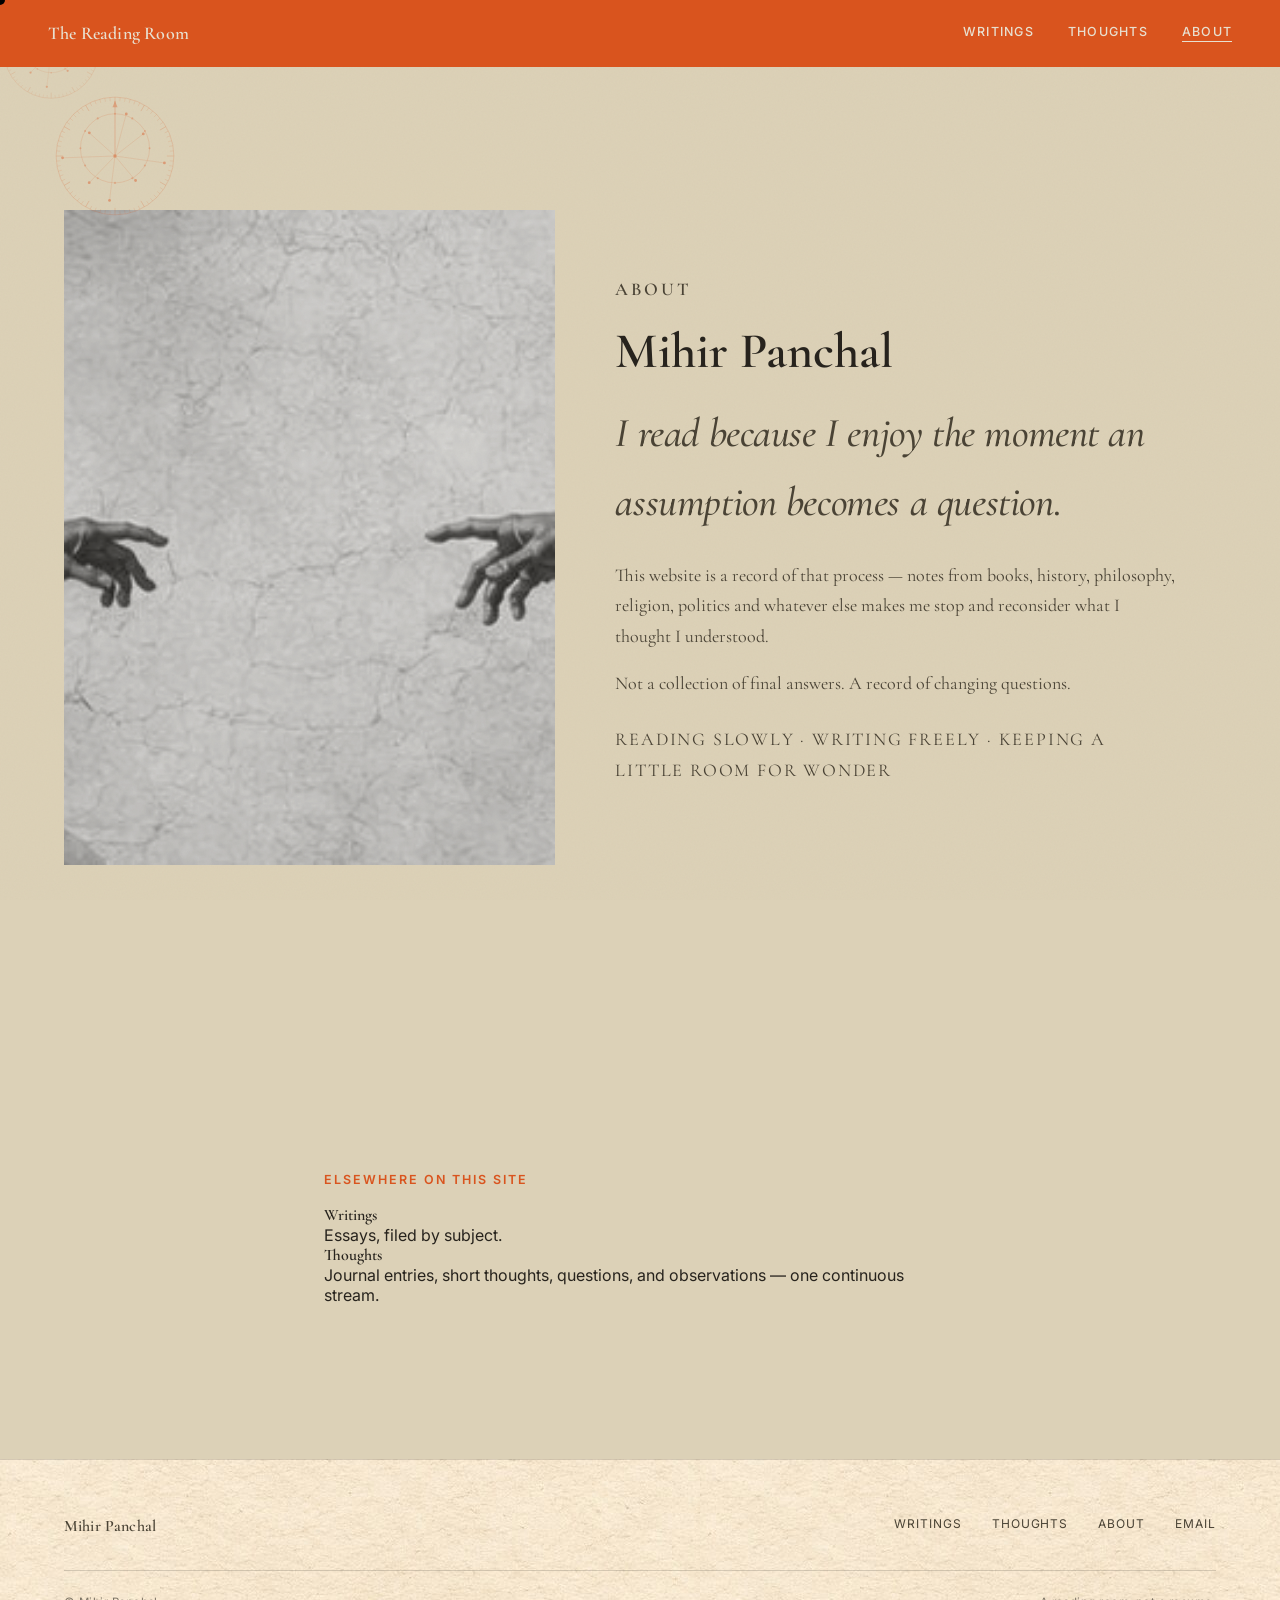
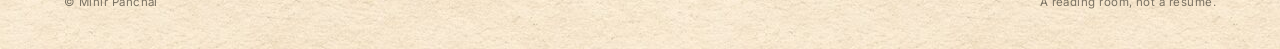
==== commit 1477449b: "total" ====
--- a/about.html
+++ b/about.html
@@ -11,6 +11,7 @@
 </head>
 <body>
 <div class="grain"></div>
+<svg class="orn-fly" viewBox="0 0 200 200" aria-hidden="true" focusable="false" data-orn></svg>
 
 <nav class="nav scrolled">
   <a href="/index.html" class="nav-name">The Reading Room</a>
--- a/renaissance-assets/renaissance.css
+++ b/renaissance-assets/renaissance.css
@@ -15,11 +15,19 @@
   --ink:#27231D;
   --ink-soft:#4A4335;
   --muted:#7A7263;
-  --burgundy:#6E2F28;
-  --burgundy-soft:#8C463D;
-  --olive:#59604A;
-  --gold-leaf:#A9822F;
-  --candle:#E3B872;
+  /* The one colour on the whole site: warm sun-orange. Two colours total —
+     paper (+ink/pencil, which reads as neutral, not "a colour") and this
+     orange — so every token that used to carry its own hue (burgundy,
+     olive, gold-leaf, candle) is aliased straight to --sun below instead
+     of keeping a separate value. That converts every existing accent-color
+     usage site to orange without hunting each one down individually. */
+  --sun:#D9541E;
+  --sun-soft:rgba(217,84,30,0.14);
+  --burgundy:var(--sun);
+  --burgundy-soft:var(--sun);
+  --olive:var(--sun);
+  --gold-leaf:var(--sun);
+  --candle:var(--sun);
 
   /* text-on-dark tokens — consolidates ~10 one-off near-duplicate hexes
      that were scattered across dark sections (hero, Journal dark tone,
@@ -48,7 +56,15 @@
 html.has-smooth-scroll{ scroll-behavior:auto; }
 body{
   margin:0;
-  background:var(--paper);
+  /* The whole site now sits on one continuous sheet of the same sketchbook
+     paper used first on the Desk section — set once here rather than
+     per-section, so every section (hero included) just leaves its own
+     background transparent and lets this show through, guaranteeing they
+     all read as the same page rather than several different paper tones
+     stitched together. */
+  background-color:var(--paper);
+  background-image:url("img/desk/paper-texture.jpg");
+  background-size:700px 467px; background-repeat:repeat;
   color:var(--ink);
   font-family:var(--sans);
   -webkit-font-smoothing:antialiased;
@@ -103,22 +119,22 @@
 }
 .statement.tight{ max-width:920px; }
 
-/* ============ NAV ============ */
+/* ============ NAV ============
+   Solid orange, always — not just past a scroll threshold. Two colours
+   only on this site, and the nav is where that reads loudest: paper
+   underneath, orange bar pinned on top of it. */
 .nav{
   position:fixed; top:0; left:0; right:0; z-index:60;
   display:flex; align-items:center; justify-content:space-between;
   padding:22px clamp(20px,5vw,48px);
-  color:var(--paper-on-dark);
-  transition:background .5s var(--ease), backdrop-filter .5s var(--ease), padding .4s var(--ease), border-color .5s var(--ease);
+  background:var(--sun);
+  color:var(--paper);
+  transition:padding .4s var(--ease), box-shadow .4s var(--ease);
   border-bottom:1px solid transparent;
 }
 .nav.scrolled{
-  background:rgba(232,224,208,0.86);
-  -webkit-backdrop-filter:blur(14px) saturate(1.1);
-  backdrop-filter:blur(14px) saturate(1.1);
-  color:var(--ink);
   padding-top:14px; padding-bottom:14px;
-  border-bottom:1px solid var(--paper-line);
+  box-shadow:0 2px 18px rgba(23,21,16,0.18);
 }
 .nav-name{ font-family:var(--serif); font-weight:600; font-size:18px; letter-spacing:0.01em; }
 .nav-links{ display:flex; align-items:center; gap:34px; font-size:12.5px; letter-spacing:0.1em; text-transform:uppercase; font-weight:500; }
@@ -155,7 +171,7 @@
 }
 body.menu-open .menu-overlay{ visibility:visible; opacity:1; transition:opacity .5s var(--ease); }
 .menu-art{ position:relative; overflow:hidden; }
-.menu-art img{ width:100%; height:100%; object-fit:cover; opacity:0.62; filter:sepia(0.15); }
+.menu-art img{ width:100%; height:100%; object-fit:cover; opacity:0.62; filter:grayscale(1) contrast(1.05); }
 .menu-links{ display:flex; flex-direction:column; justify-content:center; gap:6px; padding:clamp(32px,6vw,90px); }
 .menu-links a{
   font-family:var(--serif); font-size:clamp(30px,5vw,58px); font-weight:500; line-height:1.35;
@@ -200,23 +216,42 @@
 
 /* ============ HERO ============ */
 .hero{
-  position:relative; min-height:100svh; overflow:hidden;
+  position:relative; overflow:hidden;
+  /* Three stacked fallbacks, weakest first: plain vh for very old browsers,
+     svh (the viewport with mobile browser chrome — address bar, tab strip —
+     counted as visible) so the hero never renders taller than what's
+     actually on screen, then dvh (the *dynamic* viewport, which follows the
+     chrome showing/hiding as the user scrolls) as the most accurate modern
+     unit where it's supported. Each later line simply overrides the one
+     before it in browsers that understand it. */
+  min-height:100vh;
+  min-height:100svh;
+  min-height:100dvh;
   display:flex; align-items:center; justify-content:center;
-  background:var(--dark);
-}
-.hero-art{
-  position:absolute; inset:0; will-change:transform;
-}
-.hero-art img{ width:100%; height:100%; object-fit:cover; object-position:50% 42%; transform:scale(1.03); }
+  background:transparent; /* the page's own paper texture (set on body) shows through */
+}
+/* The hero's background is now the desk sketch itself — the same pencil
+   drawing of the writing desk that used to sit in its own section right
+   after the hero. Merging it in here means the very first thing a reader
+   sees is that desk, not an abstract instrument, and the page goes
+   straight from hero into the Journal with nothing between them. The
+   astrolabe mandala that used to fill this space is gone entirely — a
+   real drawing doesn't need an ornament standing in for one. */
+.hero-bg{ position:absolute; inset:0; z-index:0; }
+.hero-bg img{ width:100%; height:100%; object-fit:cover; display:block; }
 .hero-scrim{
-  position:absolute; inset:0;
-  background:linear-gradient(180deg, rgba(10,9,6,0.42) 0%, rgba(10,9,6,0.08) 30%, rgba(10,9,6,0.08) 62%, rgba(10,9,6,0.5) 100%);
+  position:absolute; inset:0; z-index:1;
+  /* A soft paper-toned haze, strongest where the title sits (roughly
+     centre) and fading out toward the edges, so the desk drawing stays
+     legible at the margins while the reading is never fighting the
+     linework behind it. */
+  background:radial-gradient(ellipse 60% 52% at 50% 46%, rgba(232,224,208,0.92) 0%, rgba(232,224,208,0.8) 38%, rgba(232,224,208,0.4) 62%, rgba(232,224,208,0.12) 82%, rgba(232,224,208,0.32) 100%);
 }
 .hero-inner{
-  position:relative; z-index:2; text-align:center; color:var(--paper-on-dark); padding:96px 20px 24px;
+  position:relative; z-index:3; text-align:center; color:var(--ink); padding:96px 20px 24px;
 }
 .hero-kicker{
-  font-family:var(--sans); font-size:12px; letter-spacing:0.04em; font-weight:600; color:var(--candle);
+  font-family:var(--sans); font-size:12px; letter-spacing:0.04em; font-weight:600; color:var(--burgundy);
   margin-bottom:30px;
   opacity:0; animation:hero-rise .9s var(--ease) .15s forwards;
 }
@@ -229,14 +264,14 @@
 .hero-statement .hw:nth-child(3){ animation-delay:.48s; }
 .hero-statement .hw:nth-child(4){ animation-delay:.58s; font-style:italic; }
 .hero-sub{
-  margin-top:34px; font-family:var(--sans); font-size:15px; letter-spacing:0.02em; color:var(--paper-on-dark-soft);
+  margin-top:34px; font-family:var(--sans); font-size:15px; letter-spacing:0.02em; color:var(--ink-soft);
   max-width:520px; margin-left:auto; margin-right:auto; line-height:1.6;
   opacity:0; animation:hero-rise .9s var(--ease) .74s forwards;
 }
 @keyframes hero-rise{ from{ opacity:0; transform:translateY(16px); } to{ opacity:1; transform:translateY(0); } }
 
 .hero-cue{
-  position:absolute; left:50%; bottom:38px; transform:translateX(-50%); z-index:2; color:var(--paper-on-dark-soft);
+  position:absolute; left:50%; bottom:38px; transform:translateX(-50%); z-index:3; color:var(--muted);
   display:flex; flex-direction:column; align-items:center; gap:10px; font-size:var(--fs-2xs); letter-spacing:0.14em;
   text-transform:uppercase; opacity:0.85; transition:opacity .5s var(--ease);
 }
@@ -253,55 +288,86 @@
   clip:rect(0,0,0,0); white-space:nowrap; border:0;
 }
 
-/* ============ THE JOURNAL — vertical, alternating-colour entries ============
-   Mobile-first: one column always, image above text. Each entry is a
-   full-width band that alternates between the paper and ink tones already
-   used everywhere else on the site, so the rhythm of reading down the page
-   feels like turning pages in an actual notebook rather than a repeating
-   card grid. Rendered straight from thoughts.json — a new /admin entry
-   just becomes the next band, oldest styling assumptions (fixed count,
-   fixed order) don't exist here. */
-.journal-sec{ background:var(--paper); position:relative; }
-.journal-head{ padding:clamp(70px,10vw,120px) 0 clamp(36px,5vw,54px); max-width:760px; }
-.journal-head h2{ font-size:clamp(30px,4vw,48px); margin-bottom:16px; }
+
+/* ============ THE JOURNAL — colourful editorial cards, each with its own
+   intentional palette ============
+   Mobile-first: one column always, image above text. Every entry now
+   carries its own carefully-chosen bright/dark colour pairing (see the
+   PALETTE array in main.js, applied as --jc-bg/--jc-ink/--jc-soft/--jc-accent
+   custom properties on the entry) instead of alternating between two fixed
+   paper/ink tones — the section itself goes dark (matching the site's
+   editorial night register) and each card floats as its own saturated,
+   high-contrast plate against it. Rendered straight from thoughts.json — a
+   new /admin entry just becomes the next card, cycling to the next colour
+   in the sequence. */
+.journal-sec{ background:transparent; position:relative; overflow:hidden; }
+.journal-head{ position:relative; z-index:1; padding:clamp(70px,10vw,120px) 0 clamp(36px,5vw,54px); max-width:760px; }
+.journal-head h2{ font-size:clamp(30px,4vw,48px); margin-bottom:16px; color:var(--ink); }
 .journal-title{ font-size:clamp(48px,9vw,96px); font-weight:600; letter-spacing:-0.01em; }
 .journal-sub{ font-family:var(--serif); font-style:italic; font-size:17px; color:var(--ink-soft); line-height:1.55; max-width:520px; }
 
+/* ============ Journal entries ============
+   Plain document flow — no pin, no sticky frame, no page-turn. Each entry
+   is just a card in a list, in the order thoughts.json lists them. */
 .journal-entry{
-  border-top:1px solid var(--paper-line);
-}
-.journal-entry:last-child{ border-bottom:1px solid var(--paper-line); }
-.journal-entry.tone-light{ background:var(--paper); color:var(--ink); }
-.journal-entry.tone-dark{ background:var(--dark); color:var(--paper); }
-.journal-entry.tone-dark .journal-sub-line{ color:var(--paper-on-dark-soft); }
-.journal-entry.tone-dark .jd{ color:var(--candle); }
-.journal-entry.tone-dark .jread{ color:var(--candle); }
+  position:relative; z-index:1;
+  padding:clamp(16px,2.6vw,30px) 0;
+}
 
 .journal-grid{
-  display:grid; grid-template-columns:1fr; gap:22px;
-  padding:clamp(30px,5vw,54px) 0;
+  position:relative; z-index:1;
+  display:grid; grid-template-columns:1fr; gap:clamp(20px,3vw,30px);
+  padding:clamp(28px,4.6vw,56px) clamp(22px,4vw,50px);
+  border-radius:clamp(16px,2vw,26px);
+  background:var(--jc-bg,var(--paper-deep)); color:var(--jc-ink,var(--ink));
+  box-shadow:0 26px 60px -18px rgba(23,21,16,0.28), 0 1px 0 var(--paper-line) inset;
+  overflow:hidden;
+}
+.journal-grid::after{
+  /* restrained diagonal corner accent, sampled from the card's own accent
+     colour — a signature echo of the reference project's page-number
+     corner treatment without literally copying its layout */
+  content:''; position:absolute; top:0; right:0; width:34%; height:34%;
+  background:var(--jc-accent,var(--sun)); opacity:0.12;
+  clip-path:polygon(100% 0, 100% 100%, 0 0); pointer-events:none;
 }
 .journal-media{
-  width:100%; aspect-ratio:16/10; overflow:hidden; background:#100E0B; border-radius:2px;
-}
-.journal-media img{ width:100%; height:100%; object-fit:cover; display:block; will-change:transform; }
-.journal-copy{ max-width:640px; }
+  position:relative; width:100%; aspect-ratio:16/10; overflow:hidden; background:var(--paper-deep); border-radius:clamp(10px,1.4vw,16px);
+}
+/* ============ Journal cover media ============
+   A single static pencil sketch, always — no video, no motion of any
+   kind on the image itself. */
+.jimg{ position:absolute; inset:0; width:100%; height:100%; object-fit:cover; display:block; }
+.journal-num{
+  position:absolute; left:14px; bottom:14px; z-index:1;
+  font-family:var(--serif); font-weight:700; font-size:clamp(20px,2.4vw,28px); line-height:1;
+  padding:7px 14px; border-radius:999px;
+  background:var(--jc-accent,var(--sun)); color:var(--jc-bg,var(--paper-deep));
+}
+.journal-copy{ position:relative; max-width:640px; }
+.journal-meta{ display:flex; align-items:center; justify-content:space-between; gap:14px; margin-bottom:14px; }
 .jd{
   font-family:var(--sans); font-size:11px; letter-spacing:0.1em; text-transform:uppercase;
-  color:var(--muted); margin-bottom:10px; display:block;
+  color:var(--jc-soft,var(--muted)); display:block;
+}
+.jopen-badge{
+  font-family:var(--sans); font-size:10.5px; letter-spacing:0.09em; text-transform:uppercase; font-weight:700;
+  padding:6px 12px; border-radius:999px; white-space:nowrap;
+  background:color-mix(in srgb, var(--jc-ink,var(--ink)) 16%, transparent);
+  color:var(--jc-ink,var(--ink));
 }
 .jtitle{
-  font-family:var(--serif); font-weight:600; font-size:clamp(22px,3vw,32px); line-height:1.24;
+  font-family:var(--serif); font-weight:600; font-size:clamp(28px,4.2vw,52px); line-height:1.08; letter-spacing:-0.01em;
+  color:var(--jc-ink,var(--ink));
 }
 .jprev{
   font-family:var(--serif); font-style:italic; font-size:16px; line-height:1.6;
-  color:var(--ink-soft); margin-top:14px; max-width:520px;
-}
-.journal-entry.tone-dark .jprev{ color:var(--paper-on-dark-soft); }
+  color:var(--jc-soft,var(--ink-soft)); margin-top:14px; max-width:520px;
+}
 .jread{
-  margin-top:8px; display:inline-flex; align-items:center; gap:8px;
-  font-family:var(--sans); font-size:13px; letter-spacing:0.02em; font-weight:600;
-  color:var(--burgundy);
+  margin-top:16px; display:inline-flex; align-items:center; gap:8px; cursor:pointer;
+  font-family:var(--sans); font-size:13px; letter-spacing:0.02em; font-weight:700; text-transform:uppercase; letter-spacing:0.04em;
+  color:var(--jc-accent,var(--sun));
 }
 .jread .arrow{ transition:transform .25s var(--ease); }
 .journal-entry:hover .jread .arrow{ transform:translateX(5px); }
@@ -313,6 +379,46 @@
   .journal-entry:nth-child(even) .journal-media{ order:2; }
   .journal-entry:nth-child(even) .journal-copy{ order:1; }
 }
+@media (max-width:480px){
+  .journal-grid{ padding:22px 18px; border-radius:14px; }
+  .jtitle{ font-size:clamp(24px,7.4vw,34px); }
+}
+
+/* ============ Journal ambient layer — floating rings, glass prisms and
+   a faint giant numeral behind the cards (see initJournalMotion in
+   main.js). Purely decorative: sits at z-index:0 inside the
+   position:relative, overflow:hidden .journal-sec, so the opaque card
+   backgrounds naturally occlude it wherever a card sits, and it only shows
+   through in the gaps around and between cards — never on top of text,
+   images or the Open action. Motion is pure autonomous CSS keyframes
+   (spin/drift/sway/twinkle below) — no scroll- or pointer-tracking any
+   more, nothing for main.js to write into a custom property every frame.
+   Same "ambient motion is exempt from Reduce Motion" policy as the
+   .orn-float ornaments and the Shelf marquee — see the restoration rules
+   in the reduced-motion block. ============ */
+.journal-motion{
+  position:absolute; inset:0; z-index:0; pointer-events:none; overflow:visible;
+}
+.jm-ring, .jm-prism, .jm-numeral, .jm-particle{
+  transform-box:fill-box; transform-origin:50% 50%;
+}
+.jm-spin-a{ animation:jm-spin 52s linear infinite; }
+.jm-spin-b{ animation:jm-spin 36s linear infinite reverse; }
+@keyframes jm-spin{ from{ rotate:0deg; } to{ rotate:360deg; } }
+.jm-drift-a{ animation:jm-drift-a 14s ease-in-out infinite; }
+.jm-drift-b{ animation:jm-drift-b 18s ease-in-out infinite reverse; }
+@keyframes jm-drift-a{ 0%,100%{ rotate:0deg; scale:1; } 50%{ rotate:7deg; scale:1.1; } }
+@keyframes jm-drift-b{ 0%,100%{ rotate:0deg; scale:1; } 50%{ rotate:-6deg; scale:0.92; } }
+.jm-numeral{
+  font-family:var(--serif); font-weight:700; font-size:34px;
+  fill:var(--ink); opacity:0.07;
+  animation:jm-numeral-sway 24s ease-in-out infinite;
+}
+@keyframes jm-numeral-sway{ 0%,100%{ rotate:-3deg; } 50%{ rotate:3deg; } }
+.jm-particle{ animation:jm-twinkle 5s ease-in-out infinite; }
+.jm-particle:nth-child(3n){ animation-delay:-1.6s; }
+.jm-particle:nth-child(4n){ animation-delay:-3.1s; }
+@keyframes jm-twinkle{ 0%,100%{ opacity:0.32; } 50%{ opacity:0.85; } }
 
 /* ============ THE SHELF — simple CSS marquee ============
    Replaces the earlier 3D perspective corridor with a plain two-row,
@@ -323,10 +429,9 @@
    file) — continuous scrolling is the whole point of this section, not a
    decorative aside, so it keeps moving on every device, iOS included, even
    with Reduce Motion on. A book with no cover just shows its name. */
-.marquee-sec{ background:#100E0B; color:var(--paper); padding:clamp(70px,10vw,110px) 0; overflow:hidden; }
+.marquee-sec{ background:transparent; color:var(--ink); padding:clamp(70px,10vw,110px) 0; overflow:hidden; }
 .marquee-head{ margin-bottom:clamp(34px,5vw,54px); }
-.marquee-head .eyebrow{ color:var(--candle); }
-.marquee-head h2{ font-size:clamp(26px,3.4vw,42px); color:var(--paper-on-dark); max-width:640px; }
+.marquee-head h2{ font-size:clamp(26px,3.4vw,42px); color:var(--ink); max-width:640px; }
 .marquee-viewport{ display:flex; flex-direction:column; gap:clamp(14px,2vw,22px); }
 .marquee-row{ overflow:hidden; -webkit-mask-image:linear-gradient(90deg, transparent 0%, #000 6%, #000 94%, transparent 100%); mask-image:linear-gradient(90deg, transparent 0%, #000 6%, #000 94%, transparent 100%); }
 .marquee-track{
@@ -340,7 +445,7 @@
    continuously no matter where the pointer sits over it. */
 .mq-book{ flex:0 0 auto; width:clamp(110px,12vw,150px); transition:transform .25s var(--ease); }
 .mq-cover{
-  width:100%; aspect-ratio:2/3; overflow:hidden; background:#1B1712; border-radius:2px;
+  width:100%; aspect-ratio:2/3; overflow:hidden; background:var(--paper-deep); border-radius:2px;
   box-shadow:0 14px 30px rgba(0,0,0,0.4);
   transition:box-shadow .25s var(--ease);
 }
@@ -349,7 +454,7 @@
 .mq-book:hover .mq-cover{ box-shadow:0 22px 40px rgba(0,0,0,0.55); }
 .mq-name{
   margin-top:9px; font-family:var(--serif); font-style:italic; font-size:12.5px; line-height:1.35;
-  color:var(--muted-on-dark);
+  color:var(--muted);
 }
 @media (max-width:760px){
   .mq-book{ width:clamp(92px,26vw,120px); }
@@ -359,10 +464,10 @@
 .about-sec{ background:var(--paper-deep); }
 .about-grid{ display:grid; grid-template-columns:0.9fr 1.1fr; gap:60px; align-items:center; }
 .about-portrait{
-  aspect-ratio:3/4; overflow:hidden; background:var(--dark);
+  aspect-ratio:3/4; overflow:hidden; background:var(--paper-deep);
   display:flex; align-items:center; justify-content:center;
 }
-.about-portrait img{ width:100%; height:100%; object-fit:cover; opacity:0.9; }
+.about-portrait img{ width:100%; height:100%; object-fit:cover; opacity:0.9; filter:grayscale(1) contrast(1.05); }
 .about-copy .statement{ font-size:clamp(28px,3.2vw,42px); margin-bottom:22px; }
 .about-copy p{ font-family:var(--serif); font-size:18px; line-height:1.7; color:var(--ink-soft); max-width:560px; margin-bottom:16px; }
 .about-mark{ margin-top:26px; font-family:var(--sans); font-size:11px; letter-spacing:0.1em; text-transform:uppercase; color:var(--burgundy); }
@@ -374,75 +479,150 @@
    exists; the explanation lives in the shared modal, not the tile. */
 .thought-tile{
   position:relative; border-radius:3px; overflow:hidden; cursor:pointer;
-  display:flex; flex-direction:column; background:#100E0B;
-}
-.thought-tile .ttmedia{ flex:0 0 68%; overflow:hidden; background:#100E0B; }
-.thought-tile .ttimg{ width:100%; height:100%; object-fit:cover; display:block; }
+  display:flex; flex-direction:column; background:var(--paper-deep);
+  box-shadow:0 1px 0 var(--paper-line), inset 0 -3px 0 var(--jc-accent,var(--sun));
+}
+.thought-tile .ttmedia{ position:relative; flex:0 0 68%; overflow:hidden; background:var(--paper-deep); }
+.thought-tile .tt-num{
+  position:absolute; left:10px; bottom:10px; z-index:1;
+  font-family:var(--serif); font-weight:700; font-size:12.5px; letter-spacing:0.03em;
+  padding:5px 11px; border-radius:999px;
+  background:var(--jc-accent,var(--sun)); color:var(--paper);
+  box-shadow:0 8px 20px rgba(23,21,16,0.28);
+}
 .thought-tile .ttbody{
   flex:1; display:flex; align-items:center; justify-content:center;
   padding:clamp(18px,2.2vw,30px); text-align:center;
 }
 .thought-tile .tttitle{
-  font-family:var(--serif); font-weight:600; color:var(--paper-on-dark); line-height:1.22;
+  font-family:var(--serif); font-weight:600; color:var(--ink); line-height:1.22;
   font-size:clamp(18px,1.8vw,22px); letter-spacing:-0.01em;
 }
-.thought-tile:hover .tttitle, .thought-tile:focus-visible .tttitle{ color:var(--candle); }
-
-/* ============ THOUGHT MODAL — only the title and description are visible;
-   the entry's image becomes a blurred, darkened backdrop behind that same
-   text panel rather than a separate picture — one box, not two. ============ */
+.thought-tile:hover .tttitle, .thought-tile:focus-visible .tttitle{ color:var(--jc-accent,var(--sun)); }
+
+/* ============ READING DIALOG — premium full-screen entry, plain paper
+   background like the rest of the site (applyPalette still sets --jc-*
+   on .thought-modal-card in main.js, but every card now shares the same
+   one-entry palette, so this is no longer per-entry colour — just the
+   same plumbing kept in place in case that ever changes again) ============
+   .thought-modal is only the fixed backdrop; .thought-modal-card is the
+   ONE scroll container (overflow-y:auto) — the page behind it is locked via
+   body.dialog-open. The "shrink and lock" title effect is built from TWO
+   elements rather than one continuously-resized one — see the long
+   comment above the JS in main.js for why: a sticky element whose own
+   padding/font-size change size still counts toward its scroll
+   container's scrollHeight, which was creating a feedback loop (shrink →
+   less scrollable room → browser claws scrollTop back → un-shrinks →
+   repeat) on any entry short enough for it to matter. Here, .thought-
+   modal-hero is a plain, NEVER-resized in-flow block (full number/title/
+   subhead) that simply scrolls away like normal content, while .thought-
+   modal-head is a separate, ALSO never-resized (fixed padding/font-size),
+   sticky compact header sitting right after it — the two crossfade via
+   opacity/transform only (the --tm-hero-... and --tm-compact-... custom
+   properties below, written by syncModalHead() in main.js off a
+   smoothstep scroll curve), so nothing
+   here ever changes the container's own scrollable height, in either
+   direction, regardless of scroll speed or how short the entry is.
+   .thought-modal-closebar is a separate, permanently visible sticky strip
+   holding just the close button — independent of the crossfade, so it's
+   pinned top-right from the instant the dialog opens, per spec. */
 .thought-modal{
-  position:fixed; inset:0; z-index:120; overflow-y:auto;
-  padding:clamp(20px,4vw,48px); background:rgba(10,9,7,0.88); -webkit-backdrop-filter:blur(6px); backdrop-filter:blur(6px);
+  position:fixed; inset:0; z-index:200; overflow:hidden;
+  background:rgba(6,5,4,0.74);
   opacity:0; visibility:hidden; transition:opacity .35s var(--ease), visibility 0s linear .35s;
 }
 .thought-modal.open{ opacity:1; visibility:visible; transition:opacity .35s var(--ease); }
-/* Card sizes to its own content (no internal scroll/clip) so the blurred
-   backdrop image below always covers the full card, however long the
-   description runs — the outer .thought-modal scrolls instead when a
-   longer entry doesn't fit the viewport. The bg/scrim/body are stacked via
-   CSS Grid (all three sharing grid-area 1/1) rather than position:absolute
-   — a percentage-height absolutely-positioned image can't reliably fill an
-   auto-height parent (the parent's height depends on content, so the
-   percentage has nothing definite to resolve against, and the image quietly
-   stops partway down on longer entries); a shared grid cell has no such
-   ambiguity; every layer is stretched to match the tallest one (body). */
 .thought-modal-card{
-  position:relative; width:min(720px,92vw); margin:auto;
-  background:#100E0B; border-radius:6px; overflow:hidden; isolation:isolate;
-  display:grid;
-  transform:translateY(16px); transition:transform .35s var(--ease);
-}
-.thought-modal.open .thought-modal-card{ transform:translateY(0); }
-.thought-modal-bg{
-  grid-area:1/1; width:100%; height:100%; object-fit:cover; display:block;
-  filter:blur(38px) brightness(0.5) saturate(1.15); transform:scale(1.25); z-index:0;
-}
-.thought-modal-scrim{
-  grid-area:1/1; z-index:1;
-  background:linear-gradient(165deg, rgba(9,8,6,0.72) 0%, rgba(9,8,6,0.88) 100%);
-}
-.thought-modal-body{ grid-area:1/1; z-index:2; padding:clamp(40px,7vw,68px); min-height:340px; display:flex; flex-direction:column; justify-content:center; }
-.thought-modal-title{ font-family:var(--serif); font-weight:600; color:var(--paper-on-dark); line-height:1.18; font-size:clamp(26px,2.6vw,36px); margin-bottom:20px; }
-.thought-modal-expl{ font-family:var(--serif); font-size:17px; line-height:1.75; color:var(--paper-on-dark-soft); }
-.thought-modal-expl p{ margin:0 0 20px; }
+  position:absolute; inset:clamp(0px,2.2vw,30px); margin:auto;
+  width:100%; height:100%; max-width:920px;
+  background:var(--jc-bg,var(--paper-deep)); color:var(--jc-ink,var(--ink));
+  border-radius:clamp(0px,1.6vw,22px);
+  overflow-y:auto; overflow-x:hidden; overscroll-behavior:contain; -webkit-overflow-scrolling:touch;
+  box-shadow:0 60px 140px rgba(0,0,0,0.55);
+  transform:translateY(18px) scale(0.98); transition:transform .4s var(--ease);
+}
+.thought-modal.open .thought-modal-card{ transform:translateY(0) scale(1); }
+body.dialog-open{ overflow:hidden; }
+
+.thought-modal-closebar{ position:sticky; top:0; z-index:5; height:0; overflow:visible; }
+.thought-modal-close{
+  position:absolute; top:max(14px,env(safe-area-inset-top)); right:max(14px,env(safe-area-inset-right)); z-index:3;
+  display:flex; align-items:center; gap:6px;
+  padding:9px 15px 9px 17px; border-radius:999px;
+  background:color-mix(in srgb, var(--jc-ink,var(--ink)) 15%, transparent);
+  color:var(--jc-ink,var(--ink));
+  font-family:var(--sans); font-size:11px; letter-spacing:0.09em; text-transform:uppercase; font-weight:700;
+  -webkit-backdrop-filter:blur(8px); backdrop-filter:blur(8px);
+  transition:background .2s var(--ease);
+}
+.thought-modal-close span{ font-size:16px; line-height:1; }
+.thought-modal-close:hover{ background:color-mix(in srgb, var(--jc-ink,var(--ink)) 26%, transparent); }
+
+/* -- hero: the big opening title, plain in-flow content, never resized -- */
+.thought-modal-hero{
+  padding:clamp(56px,9vw,88px) clamp(24px,5.5vw,58px) clamp(30px,5vw,46px);
+  opacity:var(--tm-hero-opacity,1);
+  transform:translateY(var(--tm-hero-shift,0px)) scale(var(--tm-hero-scale,1));
+  transform-origin:top left;
+}
+.thought-modal-meta{
+  font-family:var(--sans); font-size:11px; letter-spacing:0.15em; text-transform:uppercase;
+  color:var(--jc-soft,var(--ink-soft)); margin:0 0 14px; opacity:0.9;
+}
+.thought-modal-title{
+  font-family:var(--serif); font-weight:700; color:var(--jc-ink,var(--ink));
+  font-size:clamp(34px,6vw,62px); line-height:1.06; letter-spacing:-0.01em;
+  max-width:17ch; margin:0 0 18px;
+}
+.thought-modal-subhead{
+  font-family:var(--serif); font-style:italic; font-size:clamp(16px,2vw,20px); line-height:1.55;
+  color:var(--jc-soft,var(--ink-soft)); max-width:58ch; margin:0;
+}
+
+/* -- compact head: fixed-size sticky bar, crossfades in as the hero scrolls away -- */
+.thought-modal-head{
+  position:sticky; top:0; z-index:2;
+  background:var(--jc-bg,var(--paper-deep));
+  padding:16px clamp(24px,5.5vw,58px) 14px;
+  opacity:var(--tm-compact-opacity,0);
+  transform:translateY(var(--tm-compact-shift,10px));
+  pointer-events:none; /* invisible until the crossfade brings it in; never intercepts clicks meant for the hero/body beneath */
+}
+.thought-modal-head-meta{
+  font-family:var(--sans); font-size:10px; letter-spacing:0.14em; text-transform:uppercase;
+  color:var(--jc-soft,var(--ink-soft)); margin:0 0 4px; opacity:0.85;
+}
+.thought-modal-head-title{
+  font-family:var(--serif); font-weight:700; color:var(--jc-ink,var(--ink));
+  font-size:clamp(28px,2.6vw,36px); line-height:1.15; letter-spacing:-0.01em; margin:0;
+  max-width:60ch; overflow:hidden; text-overflow:ellipsis; white-space:nowrap;
+}
+.thought-modal-scroll-body{
+  padding:clamp(10px,2vw,18px) clamp(24px,5.5vw,58px) clamp(70px,9vw,100px);
+}
+.thought-modal-bodylabel{
+  font-family:var(--sans); font-size:11px; letter-spacing:0.15em; text-transform:uppercase;
+  color:var(--jc-soft,var(--ink-soft)); margin:0 0 18px; opacity:0.85;
+}
+.thought-modal-expl{ font-family:var(--serif); font-size:17px; line-height:1.75; color:var(--jc-ink,var(--ink)); }
+.thought-modal-expl p{ margin:0 0 20px; opacity:0.94; }
 .thought-modal-expl p:last-child{ margin-bottom:0; }
 .thought-modal-expl h4{
-  font-family:var(--serif); font-weight:600; color:var(--paper-on-dark); font-size:19px;
+  font-family:var(--serif); font-weight:600; color:var(--jc-ink,var(--ink)); font-size:19px;
   margin:28px 0 12px;
 }
 .thought-modal-expl h4:first-child{ margin-top:0; }
 .thought-modal-expl .article-table-wrap{ overflow-x:auto; margin:18px 0 24px; }
 .thought-modal-expl table{ width:100%; border-collapse:collapse; font-family:var(--sans); font-size:12.5px; min-width:480px; }
-.thought-modal-expl th{ text-align:left; padding:8px 12px; border-bottom:2px solid rgba(246,241,228,0.3); font-size:10px; letter-spacing:0.06em; text-transform:uppercase; color:var(--muted-on-dark); }
-.thought-modal-expl td{ padding:8px 12px; border-bottom:1px solid rgba(246,241,228,0.14); color:var(--paper-on-dark-soft); }
-.thought-modal-close{
-  position:absolute; top:16px; right:16px; z-index:3; width:38px; height:38px; border-radius:50%;
-  background:rgba(16,14,11,0.7); color:var(--paper-on-dark); display:flex; align-items:center; justify-content:center;
-  font-size:18px; line-height:1;
-}
-@media (max-width:700px){
-  .thought-modal-body{ padding:32px 22px; min-height:280px; }
+.thought-modal-expl th{ text-align:left; padding:8px 12px; border-bottom:2px solid color-mix(in srgb, var(--jc-ink,var(--ink)) 30%, transparent); font-size:10px; letter-spacing:0.06em; text-transform:uppercase; color:var(--jc-soft,var(--muted)); }
+.thought-modal-expl td{ padding:8px 12px; border-bottom:1px solid color-mix(in srgb, var(--jc-ink,var(--ink)) 14%, transparent); color:var(--jc-ink,var(--ink)); opacity:0.9; }
+@media (max-width:760px){
+  .thought-modal-card{ inset:0; border-radius:0; max-width:none; }
+  .thought-modal-hero{ padding-left:20px; padding-right:20px; }
+  .thought-modal-head{ padding-left:20px; padding-right:20px; }
+  .thought-modal-scroll-body{ padding-left:20px; padding-right:20px; }
+  .thought-modal-title{ max-width:none; font-size:clamp(28px,9vw,44px); }
+  .thought-modal-head-title{ font-size:clamp(22px,6vw,28px); }
   .thought-modal-expl table{ min-width:420px; }
 }
 
@@ -456,10 +636,10 @@
 }
 
 /* ============ FOOTER ============ */
-footer.site{ background:var(--dark); color:var(--paper-on-dark-soft); padding:56px 0 40px; }
-.foot-grid{ display:flex; flex-wrap:wrap; justify-content:space-between; gap:30px; padding-bottom:34px; border-bottom:1px solid var(--dark-line); }
+footer.site{ background:transparent; color:var(--ink-soft); padding:56px 0 40px; border-top:1px solid var(--paper-line); }
+.foot-grid{ display:flex; flex-wrap:wrap; justify-content:space-between; gap:30px; padding-bottom:34px; border-bottom:1px solid var(--paper-line); }
 .foot-links{ display:flex; gap:30px; flex-wrap:wrap; font-size:12px; letter-spacing:0.08em; text-transform:uppercase; }
-.foot-links a:hover{ color:var(--candle); }
+.foot-links a:hover{ color:var(--burgundy); }
 .foot-bottom{ display:flex; justify-content:space-between; flex-wrap:wrap; gap:12px; padding-top:24px; font-size:11.5px; color:var(--muted); letter-spacing:0.04em; }
 
 /* ============ generic reveal-on-scroll ============ */
@@ -515,6 +695,32 @@
   .orn-float{ display:none; }
 }
 
+/* ============ page-wide flying ornament ============
+   One more astrolabe (same buildAstrolabe() as the per-section .orn-float
+   ornaments, see main.js — svg[data-orn] is enough, no JS change needed),
+   set loose on the whole viewport instead of pinned inside one section: a
+   single fixed-position instrument that drifts a long, slow loop across
+   the page as the reader scrolls past it, on top of every section. Same
+   "ambient motion is exempt from Reduce Motion" contract as .orn-float —
+   see the restoration rule below. Purely decorative: aria-hidden, no
+   pointer events, low opacity so it never competes with real content. */
+.orn-fly{
+  position:fixed; top:0; left:0; z-index:5; pointer-events:none;
+  width:clamp(64px,8vw,112px); height:auto; opacity:.38;
+  animation:orn-fly-path 110s ease-in-out infinite;
+}
+@keyframes orn-fly-path{
+  0%    { transform:translate(10vw,12vh)  rotate(0deg); }
+  20%   { transform:translate(72vw,20vh)  rotate(30deg); }
+  40%   { transform:translate(58vw,62vh)  rotate(-18deg); }
+  60%   { transform:translate(14vw,74vh)  rotate(22deg); }
+  80%   { transform:translate(46vw,38vh)  rotate(-28deg); }
+  100%  { transform:translate(10vw,12vh)  rotate(0deg); }
+}
+@media (max-width:640px){
+  .orn-fly{ width:58px; opacity:.28; }
+}
+
 /* ============ page hero (sub-pages) ============ */
 .page-hero{ position:relative; padding:clamp(150px,20vw,220px) 0 clamp(60px,8vw,90px); background:var(--paper-deep); overflow:hidden; }
 .page-hero h1{ font-size:clamp(42px,7vw,88px); max-width:900px; }
@@ -546,16 +752,18 @@
   .archive-row .acat, .archive-row .amin{ display:none; }
 }
 
-/* ============ article page ============ */
-.article-hero{ position:relative; padding:clamp(150px,18vw,210px) 0 60px; background:var(--dark); color:var(--paper); overflow:hidden; }
+/* ============ article page ============
+   Paper, not the old dark slab — two colours only, so the article hero
+   matches the rest of the site instead of carrying its own dark theme. */
+.article-hero{ position:relative; padding:clamp(150px,18vw,210px) 0 60px; background:var(--paper); color:var(--ink); overflow:hidden; }
 .article-hero-art{ position:absolute; inset:0; }
-.article-hero-art img{ width:100%; height:100%; object-fit:cover; opacity:0.34; }
-.article-hero-art::after{ content:''; position:absolute; inset:0; background:linear-gradient(180deg, rgba(10,9,6,0.5), rgba(10,9,6,0.9)); }
+.article-hero-art img{ width:100%; height:100%; object-fit:cover; opacity:0.5; filter:grayscale(1) contrast(1.05); }
+.article-hero-art::after{ content:''; position:absolute; inset:0; background:linear-gradient(180deg, rgba(232,224,208,0.55), rgba(232,224,208,0.94)); }
 .article-hero-inner{ position:relative; z-index:2; max-width:760px; }
-.article-hero .eyebrow{ color:var(--candle); }
-.article-hero h1{ font-size:clamp(34px,5.4vw,58px); color:var(--paper-on-dark); }
-.article-hero .desc{ font-family:var(--serif); font-style:italic; font-size:19px; color:var(--paper-on-dark-soft); margin-top:18px; line-height:1.55; }
-.article-hero .ameta{ margin-top:24px; font-family:var(--sans); font-size:11.5px; letter-spacing:0.08em; text-transform:uppercase; color:var(--muted-on-dark); display:flex; gap:18px; flex-wrap:wrap; }
+.article-hero .eyebrow{ color:var(--sun); }
+.article-hero h1{ font-size:clamp(34px,5.4vw,58px); color:var(--ink); }
+.article-hero .desc{ font-family:var(--serif); font-style:italic; font-size:19px; color:var(--ink-soft); margin-top:18px; line-height:1.55; }
+.article-hero .ameta{ margin-top:24px; font-family:var(--sans); font-size:11.5px; letter-spacing:0.08em; text-transform:uppercase; color:var(--muted); display:flex; gap:18px; flex-wrap:wrap; }
 
 .article-body{ max-width:720px; margin:0 auto; padding:clamp(60px,8vw,90px) clamp(20px,5vw,0px) 40px; }
 .article-body p{
@@ -602,6 +810,16 @@
   .orn-float.orn-c{ animation-duration:9s !important; }
   .orn-reveal{ transition-duration:1.2s !important; }
   .orn-rete{ animation-duration:90s !important; animation-iteration-count:infinite !important; }
+  /* The page-wide flying ornament — same policy, its own long path. */
+  .orn-fly{ animation-duration:100s !important; animation-iteration-count:infinite !important; }
+  /* The Journal's ambient rings/prisms/numeral/particles — same policy:
+     autonomous decoration, not reactive to input, so it keeps moving. */
+  .jm-spin-a{ animation-duration:52s !important; animation-iteration-count:infinite !important; }
+  .jm-spin-b{ animation-duration:36s !important; animation-iteration-count:infinite !important; }
+  .jm-drift-a{ animation-duration:14s !important; animation-iteration-count:infinite !important; }
+  .jm-drift-b{ animation-duration:18s !important; animation-iteration-count:infinite !important; }
+  .jm-numeral{ animation-duration:24s !important; animation-iteration-count:infinite !important; }
+  .jm-particle{ animation-duration:5s !important; animation-iteration-count:infinite !important; }
 }
 
 /* mobile base adjustments */
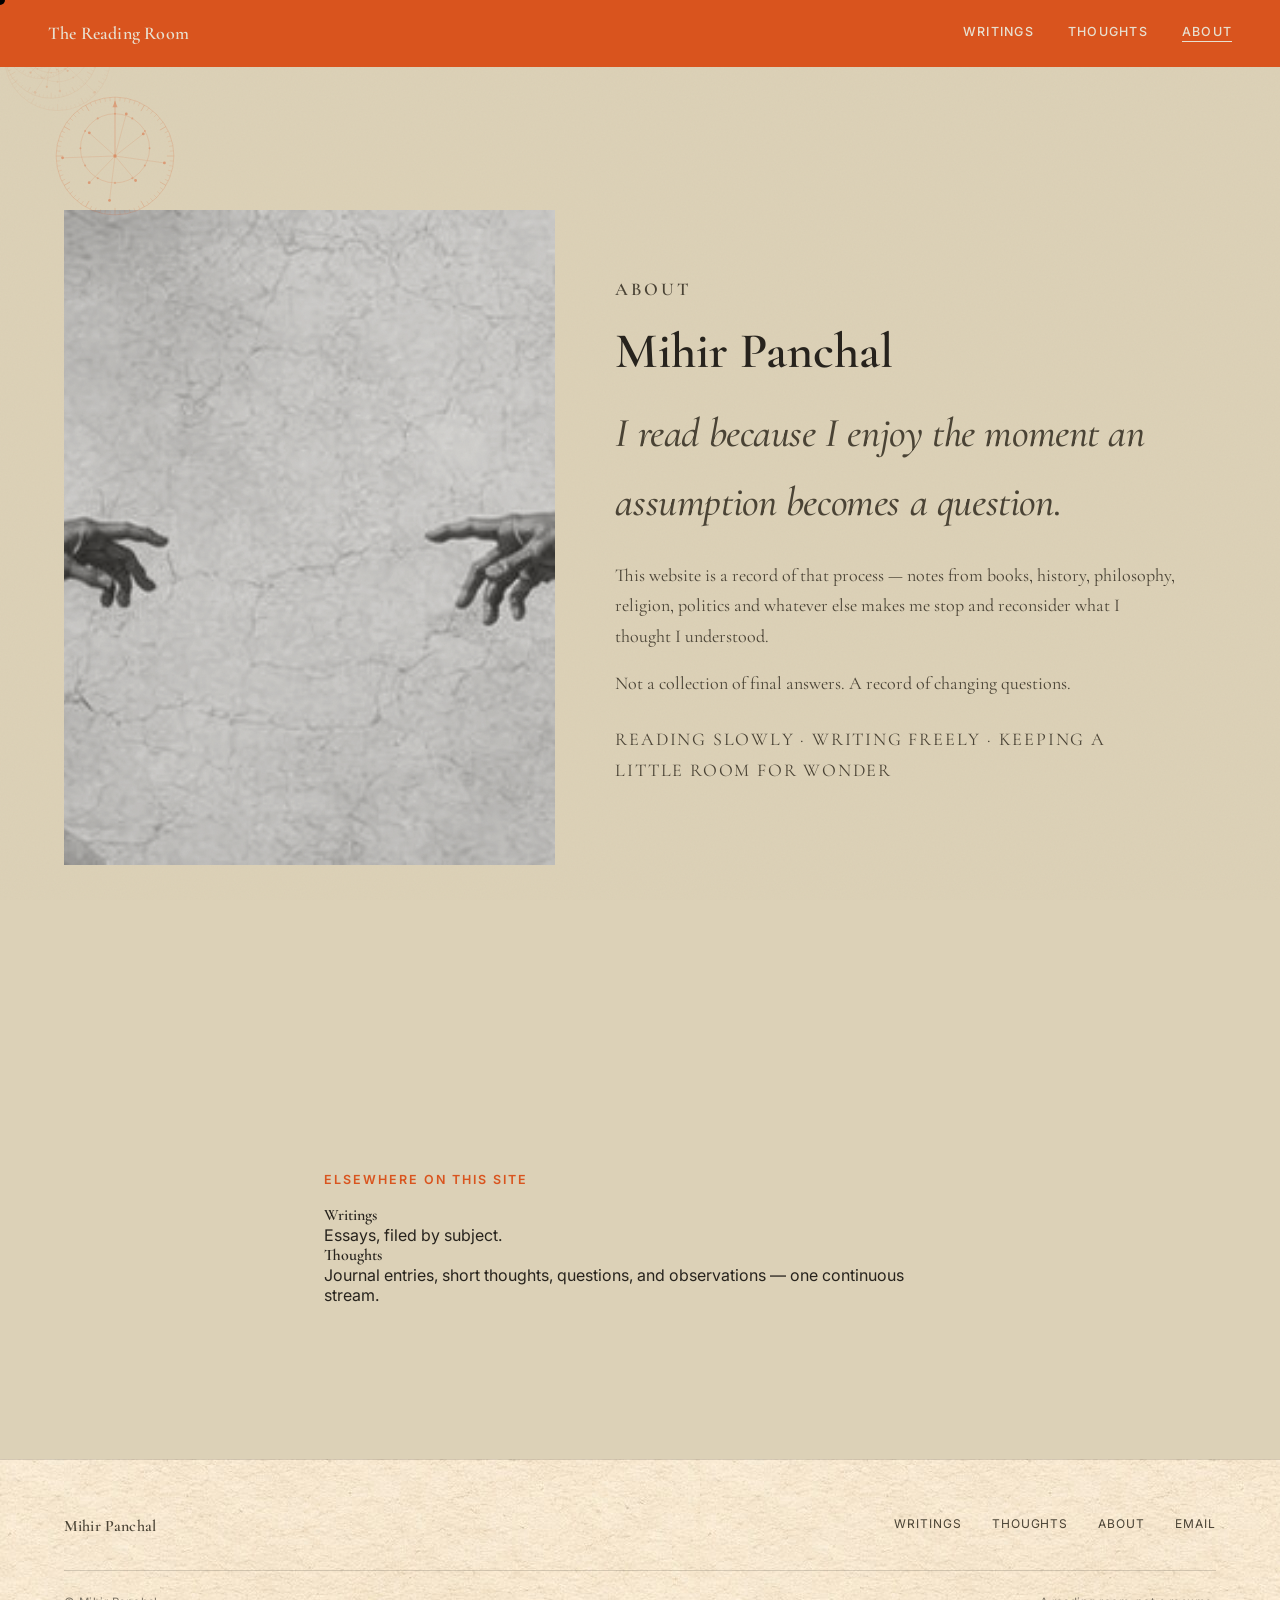
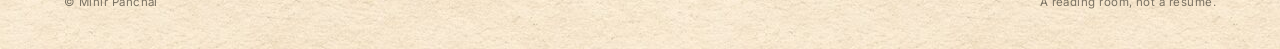
==== commit 4625a178: "ok" ====
--- a/about.html
+++ b/about.html
@@ -12,6 +12,9 @@
 <body>
 <div class="grain"></div>
 <svg class="orn-fly" viewBox="0 0 200 200" aria-hidden="true" focusable="false" data-orn></svg>
+<svg class="orn-fly fly-b orn-b" viewBox="0 0 200 200" aria-hidden="true" focusable="false" data-orn></svg>
+<svg class="orn-fly fly-c orn-c" viewBox="0 0 200 200" aria-hidden="true" focusable="false" data-orn></svg>
+<svg class="orn-fly fly-d" viewBox="0 0 200 200" aria-hidden="true" focusable="false" data-orn></svg>
 
 <nav class="nav scrolled">
   <a href="/index.html" class="nav-name">The Reading Room</a>
--- a/renaissance-assets/renaissance.css
+++ b/renaissance-assets/renaissance.css
@@ -230,22 +230,23 @@
   display:flex; align-items:center; justify-content:center;
   background:transparent; /* the page's own paper texture (set on body) shows through */
 }
-/* The hero's background is now the desk sketch itself — the same pencil
-   drawing of the writing desk that used to sit in its own section right
-   after the hero. Merging it in here means the very first thing a reader
-   sees is that desk, not an abstract instrument, and the page goes
-   straight from hero into the Journal with nothing between them. The
-   astrolabe mandala that used to fill this space is gone entirely — a
-   real drawing doesn't need an ornament standing in for one. */
-.hero-bg{ position:absolute; inset:0; z-index:0; }
-.hero-bg img{ width:100%; height:100%; object-fit:cover; display:block; }
-.hero-scrim{
-  position:absolute; inset:0; z-index:1;
-  /* A soft paper-toned haze, strongest where the title sits (roughly
-     centre) and fading out toward the edges, so the desk drawing stays
-     legible at the margins while the reading is never fighting the
-     linework behind it. */
-  background:radial-gradient(ellipse 60% 52% at 50% 46%, rgba(232,224,208,0.92) 0%, rgba(232,224,208,0.8) 38%, rgba(232,224,208,0.4) 62%, rgba(232,224,208,0.12) 82%, rgba(232,224,208,0.32) 100%);
+/* No background image any more — plain paper, same as every other
+   section (the body's own paper texture shows straight through .hero's
+   transparent background). In its place, one big compass/astrolabe
+   mandala (see buildAstrolabe in main.js — svg[data-orn] is all it takes)
+   sits centred behind the title, turning as the reader scrolls (see the
+   scroll listener in main.js) instead of sitting still — a deliberate,
+   explicit exception to "no scroll-tied motion" scoped to just this one
+   element, and gated behind prefers-reduced-motion like any other
+   interactive effect (the inner star-disc keeps its own slow autonomous
+   spin regardless — same ambient exemption as every other astrolabe on
+   the site). Low opacity throughout via .orn-reveal, so it reads as a
+   faint watermark behind the headline, never competing with it. */
+.hero-mandala{
+  position:absolute; top:50%; left:50%; z-index:1;
+  width:min(78vw,620px); height:auto;
+  transform:translate(-50%,-50%);
+  pointer-events:none;
 }
 .hero-inner{
   position:relative; z-index:3; text-align:center; color:var(--ink); padding:96px 20px 24px;
@@ -332,12 +333,15 @@
   clip-path:polygon(100% 0, 100% 100%, 0 0); pointer-events:none;
 }
 .journal-media{
-  position:relative; width:100%; aspect-ratio:16/10; overflow:hidden; background:var(--paper-deep); border-radius:clamp(10px,1.4vw,16px);
+  position:relative; width:100%; aspect-ratio:16/9; overflow:hidden; background:var(--paper-deep); border-radius:clamp(10px,1.4vw,16px);
 }
 /* ============ Journal cover media ============
    A single static pencil sketch, always — no video, no motion of any
-   kind on the image itself. */
-.jimg{ position:absolute; inset:0; width:100%; height:100%; object-fit:cover; display:block; }
+   kind on the image itself. object-fit:contain (not cover) so the whole
+   sketch is always visible, letterboxed into the paper-toned box rather
+   than cropped — matters most on a phone, where cover would otherwise
+   cut off the top/bottom of a tall drawing. */
+.jimg{ position:absolute; inset:0; width:100%; height:100%; object-fit:contain; display:block; }
 .journal-num{
   position:absolute; left:14px; bottom:14px; z-index:1;
   font-family:var(--serif); font-weight:700; font-size:clamp(20px,2.4vw,28px); line-height:1;
@@ -350,12 +354,6 @@
   font-family:var(--sans); font-size:11px; letter-spacing:0.1em; text-transform:uppercase;
   color:var(--jc-soft,var(--muted)); display:block;
 }
-.jopen-badge{
-  font-family:var(--sans); font-size:10.5px; letter-spacing:0.09em; text-transform:uppercase; font-weight:700;
-  padding:6px 12px; border-radius:999px; white-space:nowrap;
-  background:color-mix(in srgb, var(--jc-ink,var(--ink)) 16%, transparent);
-  color:var(--jc-ink,var(--ink));
-}
 .jtitle{
   font-family:var(--serif); font-weight:600; font-size:clamp(28px,4.2vw,52px); line-height:1.08; letter-spacing:-0.01em;
   color:var(--jc-ink,var(--ink));
@@ -374,7 +372,6 @@
 
 @media (min-width:700px){
   .journal-grid{ grid-template-columns:0.86fr 1fr; align-items:center; gap:clamp(30px,5vw,64px); }
-  .journal-media{ aspect-ratio:4/5; }
   .journal-entry:nth-child(even) .journal-grid{ grid-template-columns:1fr 0.86fr; }
   .journal-entry:nth-child(even) .journal-media{ order:2; }
   .journal-entry:nth-child(even) .journal-copy{ order:1; }
@@ -695,19 +692,35 @@
   .orn-float{ display:none; }
 }
 
-/* ============ page-wide flying ornament ============
-   One more astrolabe (same buildAstrolabe() as the per-section .orn-float
-   ornaments, see main.js — svg[data-orn] is enough, no JS change needed),
-   set loose on the whole viewport instead of pinned inside one section: a
-   single fixed-position instrument that drifts a long, slow loop across
-   the page as the reader scrolls past it, on top of every section. Same
-   "ambient motion is exempt from Reduce Motion" contract as .orn-float —
-   see the restoration rule below. Purely decorative: aria-hidden, no
-   pointer events, low opacity so it never competes with real content. */
+/* ============ page-wide flying ornaments ============
+   Several more astrolabes (same buildAstrolabe() as the per-section
+   .orn-float ornaments, see main.js — svg[data-orn] is enough, no JS
+   change needed), set loose on the whole viewport instead of pinned
+   inside one section: fixed-position instruments that each drift their
+   own long, slow loop across the page, on top of every section. Four
+   distinct paths/sizes/speeds (.orn-fly is the base path; .fly-b/.fly-c/
+   .fly-d are the others) so they read as several independent compasses
+   wandering the background rather than one shape repeated. Same "ambient
+   motion is exempt from Reduce Motion" contract as .orn-float — see the
+   restoration rule below. Purely decorative: aria-hidden, no pointer
+   events, kept deliberately faint (opacity .14–.22) so a background full
+   of them never competes with real content. */
 .orn-fly{
   position:fixed; top:0; left:0; z-index:5; pointer-events:none;
-  width:clamp(64px,8vw,112px); height:auto; opacity:.38;
+  width:clamp(64px,8vw,112px); height:auto; opacity:.22;
   animation:orn-fly-path 110s ease-in-out infinite;
+}
+.orn-fly.fly-b{
+  width:clamp(50px,6.4vw,90px); opacity:.18;
+  animation-name:orn-fly-path-b; animation-duration:135s; animation-delay:-24s;
+}
+.orn-fly.fly-c{
+  width:clamp(70px,9vw,128px); opacity:.16;
+  animation-name:orn-fly-path-c; animation-duration:95s; animation-delay:-58s;
+}
+.orn-fly.fly-d{
+  width:clamp(44px,5.6vw,78px); opacity:.14;
+  animation-name:orn-fly-path-d; animation-duration:150s; animation-delay:-90s;
 }
 @keyframes orn-fly-path{
   0%    { transform:translate(10vw,12vh)  rotate(0deg); }
@@ -717,8 +730,32 @@
   80%   { transform:translate(46vw,38vh)  rotate(-28deg); }
   100%  { transform:translate(10vw,12vh)  rotate(0deg); }
 }
+@keyframes orn-fly-path-b{
+  0%    { transform:translate(84vw,68vh)  rotate(0deg); }
+  25%   { transform:translate(24vw,82vh)  rotate(-26deg); }
+  50%   { transform:translate(6vw,30vh)   rotate(20deg); }
+  75%   { transform:translate(50vw,8vh)   rotate(-14deg); }
+  100%  { transform:translate(84vw,68vh)  rotate(0deg); }
+}
+@keyframes orn-fly-path-c{
+  0%    { transform:translate(36vw,86vh)  rotate(0deg); }
+  30%   { transform:translate(90vw,54vh)  rotate(24deg); }
+  55%   { transform:translate(66vw,10vh)  rotate(-30deg); }
+  80%   { transform:translate(4vw,44vh)   rotate(16deg); }
+  100%  { transform:translate(36vw,86vh)  rotate(0deg); }
+}
+@keyframes orn-fly-path-d{
+  0%    { transform:translate(58vw,4vh)   rotate(0deg); }
+  35%   { transform:translate(8vw,58vh)   rotate(18deg); }
+  60%   { transform:translate(40vw,90vh)  rotate(-22deg); }
+  85%   { transform:translate(92vw,32vh)  rotate(28deg); }
+  100%  { transform:translate(58vw,4vh)   rotate(0deg); }
+}
 @media (max-width:640px){
-  .orn-fly{ width:58px; opacity:.28; }
+  .orn-fly{ width:58px; opacity:.16; }
+  .orn-fly.fly-b{ width:46px; opacity:.13; }
+  .orn-fly.fly-c{ width:64px; opacity:.12; }
+  .orn-fly.fly-d{ width:40px; opacity:.1; }
 }
 
 /* ============ page hero (sub-pages) ============ */
@@ -810,8 +847,11 @@
   .orn-float.orn-c{ animation-duration:9s !important; }
   .orn-reveal{ transition-duration:1.2s !important; }
   .orn-rete{ animation-duration:90s !important; animation-iteration-count:infinite !important; }
-  /* The page-wide flying ornament — same policy, its own long path. */
-  .orn-fly{ animation-duration:100s !important; animation-iteration-count:infinite !important; }
+  /* The page-wide flying ornaments — same policy, each its own long path. */
+  .orn-fly{ animation-duration:110s !important; animation-iteration-count:infinite !important; }
+  .orn-fly.fly-b{ animation-duration:135s !important; animation-iteration-count:infinite !important; }
+  .orn-fly.fly-c{ animation-duration:95s !important; animation-iteration-count:infinite !important; }
+  .orn-fly.fly-d{ animation-duration:150s !important; animation-iteration-count:infinite !important; }
   /* The Journal's ambient rings/prisms/numeral/particles — same policy:
      autonomous decoration, not reactive to input, so it keeps moving. */
   .jm-spin-a{ animation-duration:52s !important; animation-iteration-count:infinite !important; }
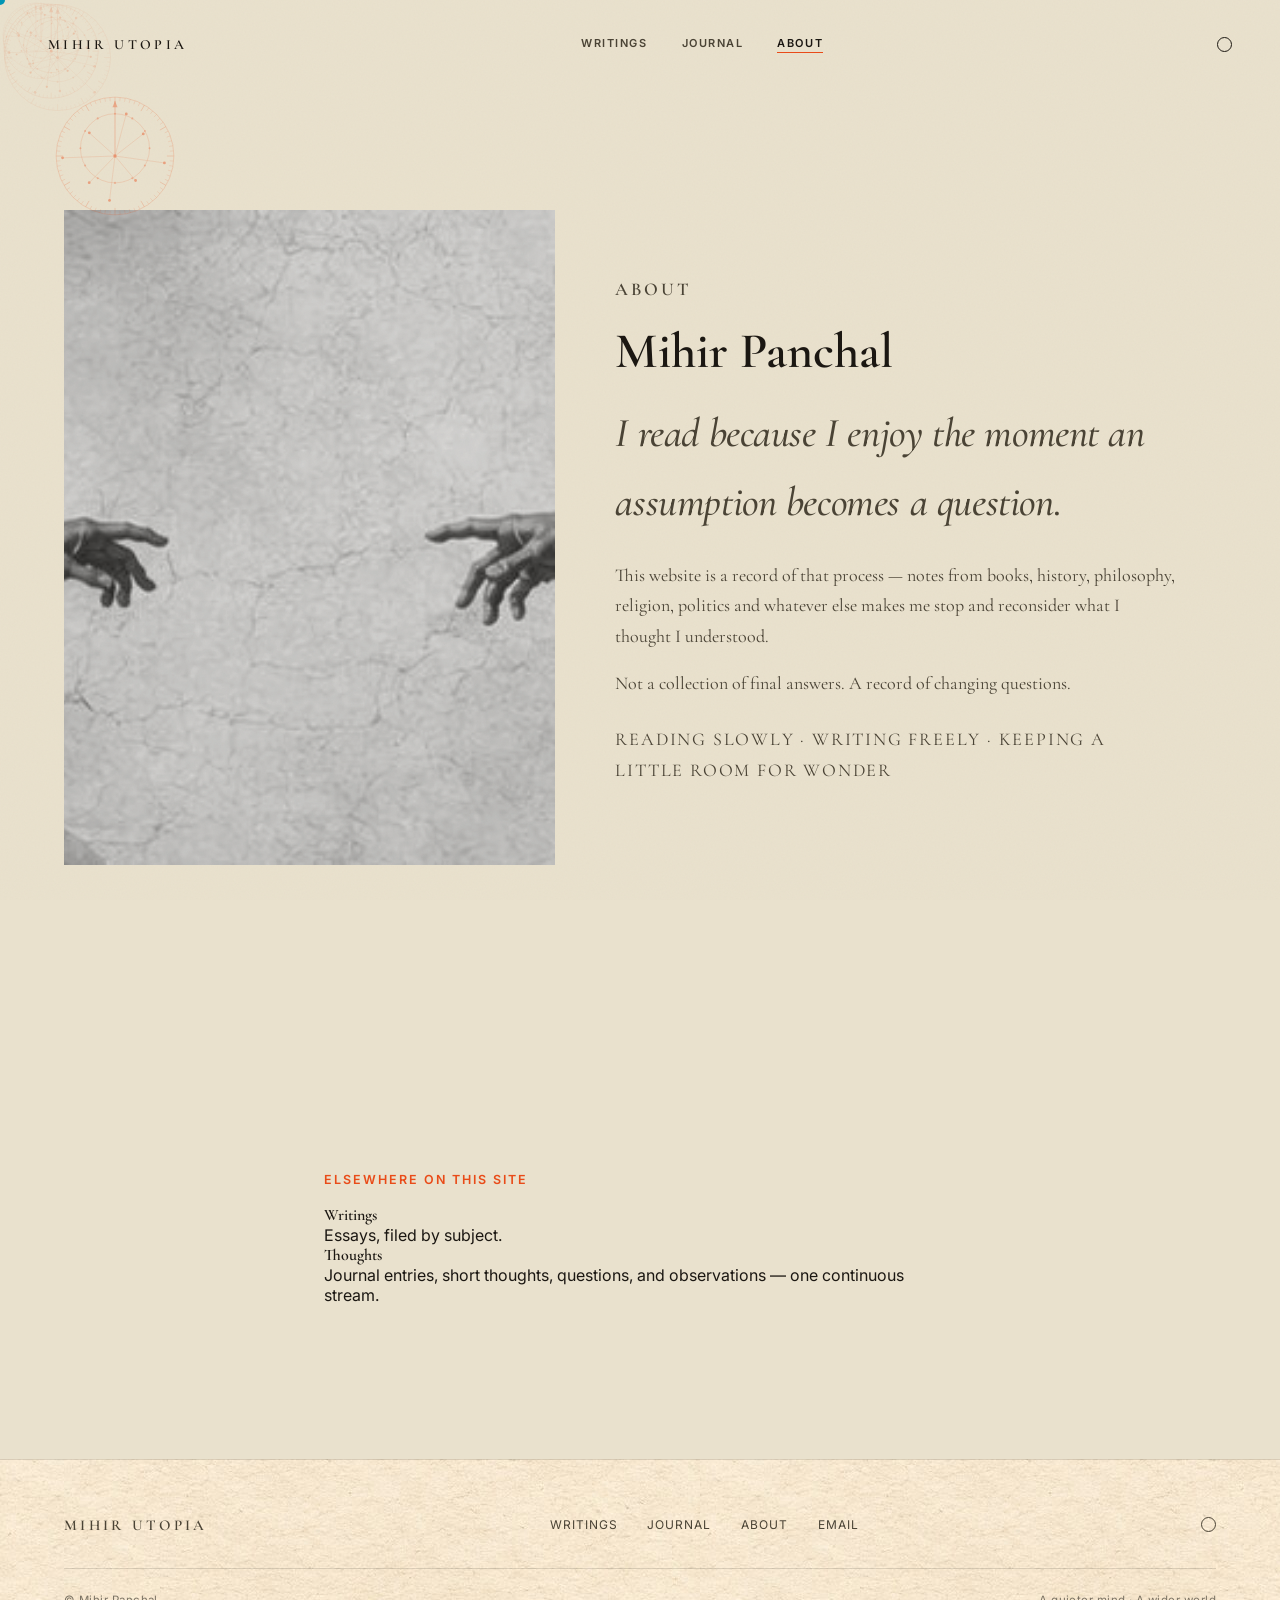
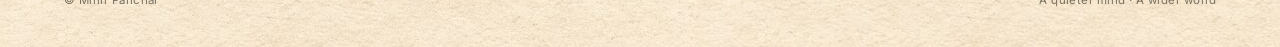
==== commit 3b28a436: "published" ====
--- a/about.html
+++ b/about.html
@@ -17,13 +17,16 @@
 <svg class="orn-fly fly-d" viewBox="0 0 200 200" aria-hidden="true" focusable="false" data-orn></svg>
 
 <nav class="nav scrolled">
-  <a href="/index.html" class="nav-name">The Reading Room</a>
+  <a href="/index.html" class="nav-name">Mihir Utopia</a>
   <div class="nav-links">
     <a href="/writings.html">Writings</a>
-    <a href="/thoughts.html">Thoughts</a>
+    <a href="/thoughts.html">Journal</a>
     <a href="/about.html" class="active">About</a>
   </div>
-  <button class="nav-menu-btn" aria-label="Open menu"><span class="bars"><span></span><span></span><span></span></span>Menu</button>
+  <div class="nav-right">
+    <button class="nav-menu-btn" aria-label="Open menu"><span class="bars"><span></span><span></span><span></span></span>Menu</button>
+    <span class="nav-orb" aria-hidden="true"></span>
+  </div>
 </nav>
 
 <div class="menu-overlay">
@@ -31,7 +34,7 @@
   <div class="menu-art"><img src="/renaissance-assets/img/garden-bust.jpg" alt="Marble bust from the garden painting, used as a decorative detail."/></div>
   <div class="menu-links">
     <a href="/writings.html"><span class="mn">01</span>Writings</a>
-    <a href="/thoughts.html"><span class="mn">02</span>Thoughts</a>
+    <a href="/thoughts.html"><span class="mn">02</span>Journal</a>
     <a href="/about.html"><span class="mn">03</span>About</a>
   </div>
   <div class="menu-foot">Notes from a reading desk — Mihir Panchal</div>
@@ -69,17 +72,18 @@
 <footer class="site">
   <div class="wrap">
     <div class="foot-grid">
-      <div class="nav-name" style="font-size:16px;">Mihir Panchal</div>
+      <div class="nav-name" style="font-size:15px; letter-spacing:0.22em; text-transform:uppercase;">Mihir Utopia</div>
       <div class="foot-links">
         <a href="/writings.html">Writings</a>
-        <a href="/thoughts.html">Thoughts</a>
+        <a href="/thoughts.html">Journal</a>
         <a href="/about.html">About</a>
         <a href="mailto:panchalmihir2911@gmail.com">Email</a>
       </div>
+      <span class="foot-orb" aria-hidden="true"></span>
     </div>
     <div class="foot-bottom">
       <span>© Mihir Panchal</span>
-      <span>A reading room, not a resume.</span>
+      <span>A quieter mind · A wider world</span>
     </div>
   </div>
 </footer>
--- a/renaissance-assets/renaissance.css
+++ b/renaissance-assets/renaissance.css
@@ -6,23 +6,24 @@
    ============================================================ */
 
 :root{
-  --paper:#E8E0D0;
-  --paper-deep:#DCD1B7;
-  --paper-line: rgba(23,21,16,0.16);
+  --paper:#F4EFE2;
+  --paper-deep:#E9E1CD;
+  --paper-line: rgba(23,21,16,0.14);
   --dark:#171510;
   --dark-2:#221E17;
   --dark-line: rgba(232,224,208,0.16);
-  --ink:#27231D;
+  --ink:#1B1712;
   --ink-soft:#4A4335;
   --muted:#7A7263;
-  /* The one colour on the whole site: warm sun-orange. Two colours total —
-     paper (+ink/pencil, which reads as neutral, not "a colour") and this
+  /* The one colour on the whole site: a flat burnt-orange/vermilion — no
+     gradient, no texture, no glow anywhere it's used. Two colours total —
+     parchment (+ink, which reads as neutral, not "a colour") and this
      orange — so every token that used to carry its own hue (burgundy,
      olive, gold-leaf, candle) is aliased straight to --sun below instead
      of keeping a separate value. That converts every existing accent-color
      usage site to orange without hunting each one down individually. */
-  --sun:#D9541E;
-  --sun-soft:rgba(217,84,30,0.14);
+  --sun:#E94B18;
+  --sun-soft:rgba(233,75,24,0.14);
   --burgundy:var(--sun);
   --burgundy-soft:var(--sun);
   --olive:var(--sun);
@@ -120,31 +121,37 @@
 .statement.tight{ max-width:920px; }
 
 /* ============ NAV ============
-   Solid orange, always — not just past a scroll threshold. Two colours
-   only on this site, and the nav is where that reads loudest: paper
-   underneath, orange bar pinned on top of it. */
+   Printed directly onto the parchment — no bar, no fill, no shadow, no
+   scroll-triggered background swap. The nav sits on the same paper as
+   everything beneath it; only the thin type and the outlined orb read as
+   "header" at all. */
 .nav{
   position:fixed; top:0; left:0; right:0; z-index:60;
   display:flex; align-items:center; justify-content:space-between;
-  padding:22px clamp(20px,5vw,48px);
-  background:var(--sun);
-  color:var(--paper);
-  transition:padding .4s var(--ease), box-shadow .4s var(--ease);
-  border-bottom:1px solid transparent;
-}
+  padding:clamp(24px,3.4vw,36px) clamp(20px,5vw,48px);
+  background:transparent;
+  color:var(--ink);
+  transition:padding .4s var(--ease);
+}
+/* Still no fill, no rectangle, no shadow — just enough blur once content
+   has scrolled beneath the fixed header for the thin type to stay
+   legible over whatever's passing underneath it. */
 .nav.scrolled{
-  padding-top:14px; padding-bottom:14px;
-  box-shadow:0 2px 18px rgba(23,21,16,0.18);
-}
-.nav-name{ font-family:var(--serif); font-weight:600; font-size:18px; letter-spacing:0.01em; }
-.nav-links{ display:flex; align-items:center; gap:34px; font-size:12.5px; letter-spacing:0.1em; text-transform:uppercase; font-weight:500; }
+  padding-top:16px; padding-bottom:16px;
+  backdrop-filter:blur(10px); -webkit-backdrop-filter:blur(10px);
+}
+.nav-name{ font-family:var(--serif); font-weight:600; font-size:14px; letter-spacing:0.24em; text-transform:uppercase; }
+.nav-links{ display:flex; align-items:center; gap:34px; font-size:11px; letter-spacing:0.14em; text-transform:uppercase; font-weight:600; color:var(--ink-soft); }
 .nav-links a{ position:relative; padding-bottom:3px; }
 .nav-links a::after{
-  content:''; position:absolute; left:0; right:100%; bottom:0; height:1px; background:currentColor;
+  content:''; position:absolute; left:0; right:100%; bottom:0; height:1px; background:var(--sun);
   transition:right .35s var(--ease);
 }
+.nav-links a:hover, .nav-links a.active{ color:var(--ink); }
 .nav-links a:hover::after, .nav-links a.active::after{ right:0; }
-.nav-menu-btn{ font-size:12.5px; letter-spacing:0.1em; text-transform:uppercase; font-weight:600; display:flex; align-items:center; gap:10px; }
+.nav-right{ display:flex; align-items:center; gap:24px; }
+.nav-orb{ width:15px; height:15px; border-radius:50%; border:1px solid var(--ink); display:inline-block; }
+.nav-menu-btn{ font-size:11px; letter-spacing:0.1em; text-transform:uppercase; font-weight:600; display:flex; align-items:center; gap:10px; }
 .nav-menu-btn .bars{ display:inline-flex; flex-direction:column; gap:4px; }
 .nav-menu-btn .bars span{ width:20px; height:1px; background:currentColor; display:block; transition:transform .3s var(--ease), opacity .3s var(--ease); }
 body.menu-open .nav-menu-btn .bars span:nth-child(1){ transform:translateY(5px) rotate(45deg); }
@@ -153,6 +160,7 @@
 
 @media (max-width:760px){
   .nav-links{ display:none; }
+  .nav-orb{ display:none; }
 }
 @media (min-width:761px){
   .nav-menu-btn{ display:none; }
@@ -214,74 +222,110 @@
 body.touch .cursor-dot{ display:none; }
 @media (hover:none), (pointer:coarse){ .cursor-dot{ display:none; } }
 
-/* ============ HERO ============ */
+/* ============ HERO ============
+   Asymmetric editorial composition: type dominates the left column, the
+   ink-line portal illustration owns the right. One flat solid-orange
+   circle behind the headline is the strongest colour accent anywhere in
+   the hero — everything else (the construction lines, the astrolabes
+   elsewhere on the site) stays thin, faint and secondary to it. */
 .hero{
   position:relative; overflow:hidden;
-  /* Three stacked fallbacks, weakest first: plain vh for very old browsers,
-     svh (the viewport with mobile browser chrome — address bar, tab strip —
-     counted as visible) so the hero never renders taller than what's
-     actually on screen, then dvh (the *dynamic* viewport, which follows the
-     chrome showing/hiding as the user scrolls) as the most accurate modern
-     unit where it's supported. Each later line simply overrides the one
-     before it in browsers that understand it. */
   min-height:100vh;
   min-height:100svh;
   min-height:100dvh;
-  display:flex; align-items:center; justify-content:center;
+  display:flex; align-items:center;
   background:transparent; /* the page's own paper texture (set on body) shows through */
 }
-/* No background image any more — plain paper, same as every other
-   section (the body's own paper texture shows straight through .hero's
-   transparent background). In its place, one big compass/astrolabe
-   mandala (see buildAstrolabe in main.js — svg[data-orn] is all it takes)
-   sits centred behind the title, turning as the reader scrolls (see the
-   scroll listener in main.js) instead of sitting still — a deliberate,
-   explicit exception to "no scroll-tied motion" scoped to just this one
-   element, and gated behind prefers-reduced-motion like any other
-   interactive effect (the inner star-disc keeps its own slow autonomous
-   spin regardless — same ambient exemption as every other astrolabe on
-   the site). Low opacity throughout via .orn-reveal, so it reads as a
-   faint watermark behind the headline, never competing with it. */
-.hero-mandala{
-  position:absolute; top:50%; left:50%; z-index:1;
-  width:min(78vw,620px); height:auto;
-  transform:translate(-50%,-50%);
-  pointer-events:none;
-}
-.hero-inner{
-  position:relative; z-index:3; text-align:center; color:var(--ink); padding:96px 20px 24px;
-}
+
+/* thin architectural construction lines — incomplete circles + guide
+   lines, built as a static SVG (see index.html): drawn with `pathLength`
+   + `stroke-dasharray` so each circle reads as an open arc rather than a
+   closed ring, no path-math required. Deliberately faint and behind the
+   type (z-index 0) — a delicate, secondary layer, never the focal point. */
+.hero-construct{
+  position:absolute; left:clamp(-6%,-2vw,0%); top:6%; z-index:0; pointer-events:none;
+  width:min(60vw,660px); aspect-ratio:1/1; height:auto;
+}
+.hero-construct circle, .hero-construct line{
+  stroke:var(--sun); stroke-width:1.1; fill:none; opacity:0.32;
+}
+.hero-construct .hc-dot{ stroke:none; fill:var(--sun); opacity:0.5; }
+
+.hero-grid{
+  position:relative; z-index:3; width:100%;
+  display:grid; grid-template-columns:1.05fr 0.85fr; gap:clamp(24px,4.6vw,70px); align-items:center;
+  padding:clamp(118px,13vw,168px) 0 clamp(50px,7vw,80px);
+}
+.hero-left{ position:relative; z-index:2; }
+
 .hero-kicker{
-  font-family:var(--sans); font-size:12px; letter-spacing:0.04em; font-weight:600; color:var(--burgundy);
-  margin-bottom:30px;
+  font-family:var(--serif); font-style:italic; font-weight:500;
+  font-size:clamp(15px,1.5vw,19px); line-height:1.4; color:var(--ink-soft);
+  margin:0 0 clamp(22px,3.4vw,36px);
   opacity:0; animation:hero-rise .9s var(--ease) .15s forwards;
 }
 .hero-statement{
-  font-family:var(--serif); font-weight:500; font-size:clamp(60px,9vw,150px); line-height:0.86; letter-spacing:-0.01em;
-}
-.hero-statement .hw{ display:block; opacity:0; animation:hero-rise .9s var(--ease) forwards; }
+  position:relative;
+  font-family:var(--serif); font-weight:600; font-size:clamp(48px,6.4vw,108px); line-height:1.02; letter-spacing:-0.01em;
+  color:var(--ink);
+  margin-bottom:clamp(10px,1.6vw,20px);
+}
+.hero-statement .hw{ position:relative; z-index:2; display:block; opacity:0; animation:hero-rise .9s var(--ease) forwards; }
 .hero-statement .hw:nth-child(1){ animation-delay:.28s; }
 .hero-statement .hw:nth-child(2){ animation-delay:.38s; opacity:0.9; }
 .hero-statement .hw:nth-child(3){ animation-delay:.48s; }
 .hero-statement .hw:nth-child(4){ animation-delay:.58s; font-style:italic; }
+
+/* THE one solid colour accent in the hero. Flat fill only — explicitly no
+   gradient, texture, glow, shadow or transparency anywhere on this shape.
+   Positioned to sit partially BEHIND the end of the ASSUME/SEARCH lines —
+   the letters (z-index 2) render on top of it (z-index 1). */
+.hero-circle{
+  position:absolute; z-index:1; pointer-events:none;
+  top:clamp(10px,3.6vw,34px); right:22%;
+  width:clamp(90px,11vw,170px); height:clamp(90px,11vw,170px);
+  border-radius:50%;
+  background:var(--sun);
+  opacity:0; animation:hero-rise .9s var(--ease) .5s forwards;
+}
 .hero-sub{
-  margin-top:34px; font-family:var(--sans); font-size:15px; letter-spacing:0.02em; color:var(--ink-soft);
-  max-width:520px; margin-left:auto; margin-right:auto; line-height:1.6;
+  margin-top:clamp(32px,4.4vw,50px); font-family:var(--sans); font-size:15px; letter-spacing:0.02em; color:var(--ink-soft);
+  max-width:420px; line-height:1.6;
   opacity:0; animation:hero-rise .9s var(--ease) .74s forwards;
 }
 @keyframes hero-rise{ from{ opacity:0; transform:translateY(16px); } to{ opacity:1; transform:translateY(0); } }
 
 .hero-cue{
-  position:absolute; left:50%; bottom:38px; transform:translateX(-50%); z-index:3; color:var(--muted);
-  display:flex; flex-direction:column; align-items:center; gap:10px; font-size:var(--fs-2xs); letter-spacing:0.14em;
-  text-transform:uppercase; opacity:0.85; transition:opacity .5s var(--ease);
+  margin-top:clamp(38px,5vw,60px); display:inline-flex; align-items:center; gap:11px;
+  font-family:var(--sans); font-size:11px; letter-spacing:0.16em; text-transform:uppercase; font-weight:700;
+  color:var(--sun); opacity:0.9; transition:opacity .5s var(--ease);
 }
 .hero-cue.hide{ opacity:0; }
-.hero-cue .stick{ width:1px; height:34px; background:currentColor; opacity:0.5; animation:hero-cue-bob 2.2s ease-in-out infinite; }
-@keyframes hero-cue-bob{ 0%,100%{ transform:scaleY(1); transform-origin:top; } 50%{ transform:scaleY(0.7); transform-origin:top; } }
-
-@media (max-width:760px){
-  .hero-statement{ font-size:clamp(46px,15vw,72px); line-height:0.92; }
+.hero-cue-dot{ width:14px; height:14px; border-radius:50%; border:1px solid currentColor; display:inline-block; }
+.hero-cue-arrow{ display:inline-block; animation:hero-cue-bob 2.2s ease-in-out infinite; }
+@keyframes hero-cue-bob{ 0%,100%{ transform:translateY(0); } 50%{ transform:translateY(4px); } }
+
+/* right column — the monochrome portal illustration, integrated directly
+   into the hero (no card, no frame). mix-blend-mode:multiply drops the
+   artwork's white paper out against the page's own parchment tone, so it
+   reads as printed straight onto the same sheet rather than a pasted-in
+   photo. */
+.hero-right{ position:relative; z-index:2; }
+.hero-portal{ width:100%; }
+.hero-portal img{ width:100%; height:auto; display:block; mix-blend-mode:multiply; }
+.hero-quote{
+  position:absolute; top:1%; right:2%; z-index:3; max-width:150px; text-align:right;
+  font-family:var(--serif); font-style:italic; font-size:clamp(13px,1.3vw,16px); line-height:1.4;
+  color:var(--ink-soft);
+}
+
+@media (max-width:900px){
+  .hero-grid{ grid-template-columns:1fr; padding-top:clamp(112px,20vw,150px); gap:8px; }
+  .hero-right{ margin-top:18px; max-width:78vw; }
+  .hero-quote{ display:none; }
+  .hero-statement{ font-size:clamp(44px,13.5vw,72px); line-height:1.03; margin-bottom:8px; }
+  .hero-circle{ width:clamp(74px,21vw,116px); height:clamp(74px,21vw,116px); top:38px; right:9%; }
+  .hero-construct{ width:82vw; top:4%; }
 }
 
 .sr-only{
@@ -333,31 +377,41 @@
   clip-path:polygon(100% 0, 100% 100%, 0 0); pointer-events:none;
 }
 .journal-media{
-  position:relative; width:100%; aspect-ratio:16/9; overflow:hidden; background:var(--paper-deep); border-radius:clamp(10px,1.4vw,16px);
+  position:relative; width:100%; aspect-ratio:4/5;
+  /* No box behind it — no fill, no border-radius, no clipping needed. The
+     cover art is a full-bleed opaque photo at the same 4:5 ratio as this
+     box (see .jimg below), so it fills the space edge to edge on its own;
+     nothing painted behind it, nothing cropped. */
 }
 /* ============ Journal cover media ============
-   A single static pencil sketch, always — no video, no motion of any
-   kind on the image itself. object-fit:contain (not cover) so the whole
-   sketch is always visible, letterboxed into the paper-toned box rather
-   than cropped — matters most on a phone, where cover would otherwise
-   cut off the top/bottom of a tall drawing. */
-.jimg{ position:absolute; inset:0; width:100%; height:100%; object-fit:contain; display:block; }
+   The full-colour cover artwork for this entry — one full-size image,
+   no video, no motion. Sized at the same 4:5 aspect ratio as the source
+   photos themselves, so object-fit:cover fills the box exactly with no
+   visible cropping in practice. */
+.jimg{ position:absolute; inset:0; width:100%; height:100%; object-fit:cover; display:block; }
 .journal-num{
   position:absolute; left:14px; bottom:14px; z-index:1;
-  font-family:var(--serif); font-weight:700; font-size:clamp(20px,2.4vw,28px); line-height:1;
-  padding:7px 14px; border-radius:999px;
+  display:flex; align-items:center; justify-content:center;
+  width:clamp(34px,3.4vw,42px); height:clamp(34px,3.4vw,42px); padding:0; border-radius:50%;
+  font-family:var(--serif); font-weight:700; font-size:clamp(13px,1.3vw,15px); line-height:1;
   background:var(--jc-accent,var(--sun)); color:var(--jc-bg,var(--paper-deep));
 }
 .journal-copy{ position:relative; max-width:640px; }
-.journal-meta{ display:flex; align-items:center; justify-content:space-between; gap:14px; margin-bottom:14px; }
+.journal-featured-label{
+  font-family:var(--sans); font-size:11px; letter-spacing:0.18em; text-transform:uppercase; font-weight:700;
+  color:var(--jc-accent,var(--sun)); margin:0 0 12px;
+}
+.journal-meta{ display:flex; align-items:center; justify-content:space-between; gap:14px; }
 .jd{
   font-family:var(--sans); font-size:11px; letter-spacing:0.1em; text-transform:uppercase;
   color:var(--jc-soft,var(--muted)); display:block;
 }
+.journal-rule{ display:block; width:36px; height:1px; margin:10px 0 16px; background:var(--jc-accent,var(--sun)); opacity:0.55; }
 .jtitle{
   font-family:var(--serif); font-weight:600; font-size:clamp(28px,4.2vw,52px); line-height:1.08; letter-spacing:-0.01em;
   color:var(--jc-ink,var(--ink));
 }
+.journal-entry:first-child .jtitle{ font-size:clamp(32px,5vw,62px); }
 .jprev{
   font-family:var(--serif); font-style:italic; font-size:16px; line-height:1.6;
   color:var(--jc-soft,var(--ink-soft)); margin-top:14px; max-width:520px;
@@ -379,6 +433,34 @@
 @media (max-width:480px){
   .journal-grid{ padding:22px 18px; border-radius:14px; }
   .jtitle{ font-size:clamp(24px,7.4vw,34px); }
+}
+
+/* ---- mobile: compact editorial rows, image beside text (not stacked) ----
+   Below the 700px breakpoint above, override the default single-column
+   stack with a narrow media column + text column side by side, image
+   ~38% width, numbered circle overlapping its lower-right corner. */
+@media (max-width:699px){
+  .journal-grid{
+    grid-template-columns:38% 1fr; align-items:start;
+    gap:14px; padding:18px 16px; border-radius:12px;
+  }
+  .journal-entry:nth-child(even) .journal-media{ order:0; }
+  .journal-entry:nth-child(even) .journal-copy{ order:0; }
+  .journal-media{ aspect-ratio:4/5; }
+  .journal-num{
+    left:auto; right:-8px; bottom:-8px;
+    width:28px; height:28px; font-size:11px;
+    box-shadow:0 2px 8px rgba(23,21,16,0.22);
+  }
+  .journal-featured-label{ font-size:9.5px; margin-bottom:8px; }
+  .jd{ font-size:9.5px; }
+  .journal-rule{ width:24px; margin:6px 0 8px; }
+  .jtitle, .journal-entry:first-child .jtitle{ font-size:clamp(17px,5vw,21px); line-height:1.16; }
+  .jprev{
+    font-size:12.5px; line-height:1.5; margin-top:6px;
+    display:-webkit-box; -webkit-line-clamp:3; -webkit-box-orient:vertical; overflow:hidden;
+  }
+  .jread{ font-size:10px; margin-top:8px; gap:5px; }
 }
 
 /* ============ Journal ambient layer — floating rings, glass prisms and
@@ -621,6 +703,12 @@
   .thought-modal-title{ max-width:none; font-size:clamp(28px,9vw,44px); }
   .thought-modal-head-title{ font-size:clamp(22px,6vw,28px); }
   .thought-modal-expl table{ min-width:420px; }
+  /* The actual reading text — bumped up a full size on phone, where the
+     17px desktop default reads small for a long-form note. */
+  .thought-modal-subhead{ font-size:18px; }
+  .thought-modal-bodylabel{ font-size:12px; }
+  .thought-modal-expl{ font-size:19px; line-height:1.7; }
+  .thought-modal-expl h4{ font-size:21px; }
 }
 
 /* ============ THOUGHTS ARCHIVE — the same six tiles, laid out to browse ============ */
@@ -634,8 +722,9 @@
 
 /* ============ FOOTER ============ */
 footer.site{ background:transparent; color:var(--ink-soft); padding:56px 0 40px; border-top:1px solid var(--paper-line); }
-.foot-grid{ display:flex; flex-wrap:wrap; justify-content:space-between; gap:30px; padding-bottom:34px; border-bottom:1px solid var(--paper-line); }
+.foot-grid{ display:flex; flex-wrap:wrap; align-items:center; justify-content:space-between; gap:30px; padding-bottom:34px; border-bottom:1px solid var(--paper-line); }
 .foot-links{ display:flex; gap:30px; flex-wrap:wrap; font-size:12px; letter-spacing:0.08em; text-transform:uppercase; }
+.foot-orb{ width:15px; height:15px; border-radius:50%; border:1px solid var(--ink-soft); display:inline-block; flex:0 0 auto; }
 .foot-links a:hover{ color:var(--burgundy); }
 .foot-bottom{ display:flex; justify-content:space-between; flex-wrap:wrap; gap:12px; padding-top:24px; font-size:11.5px; color:var(--muted); letter-spacing:0.04em; }
 
